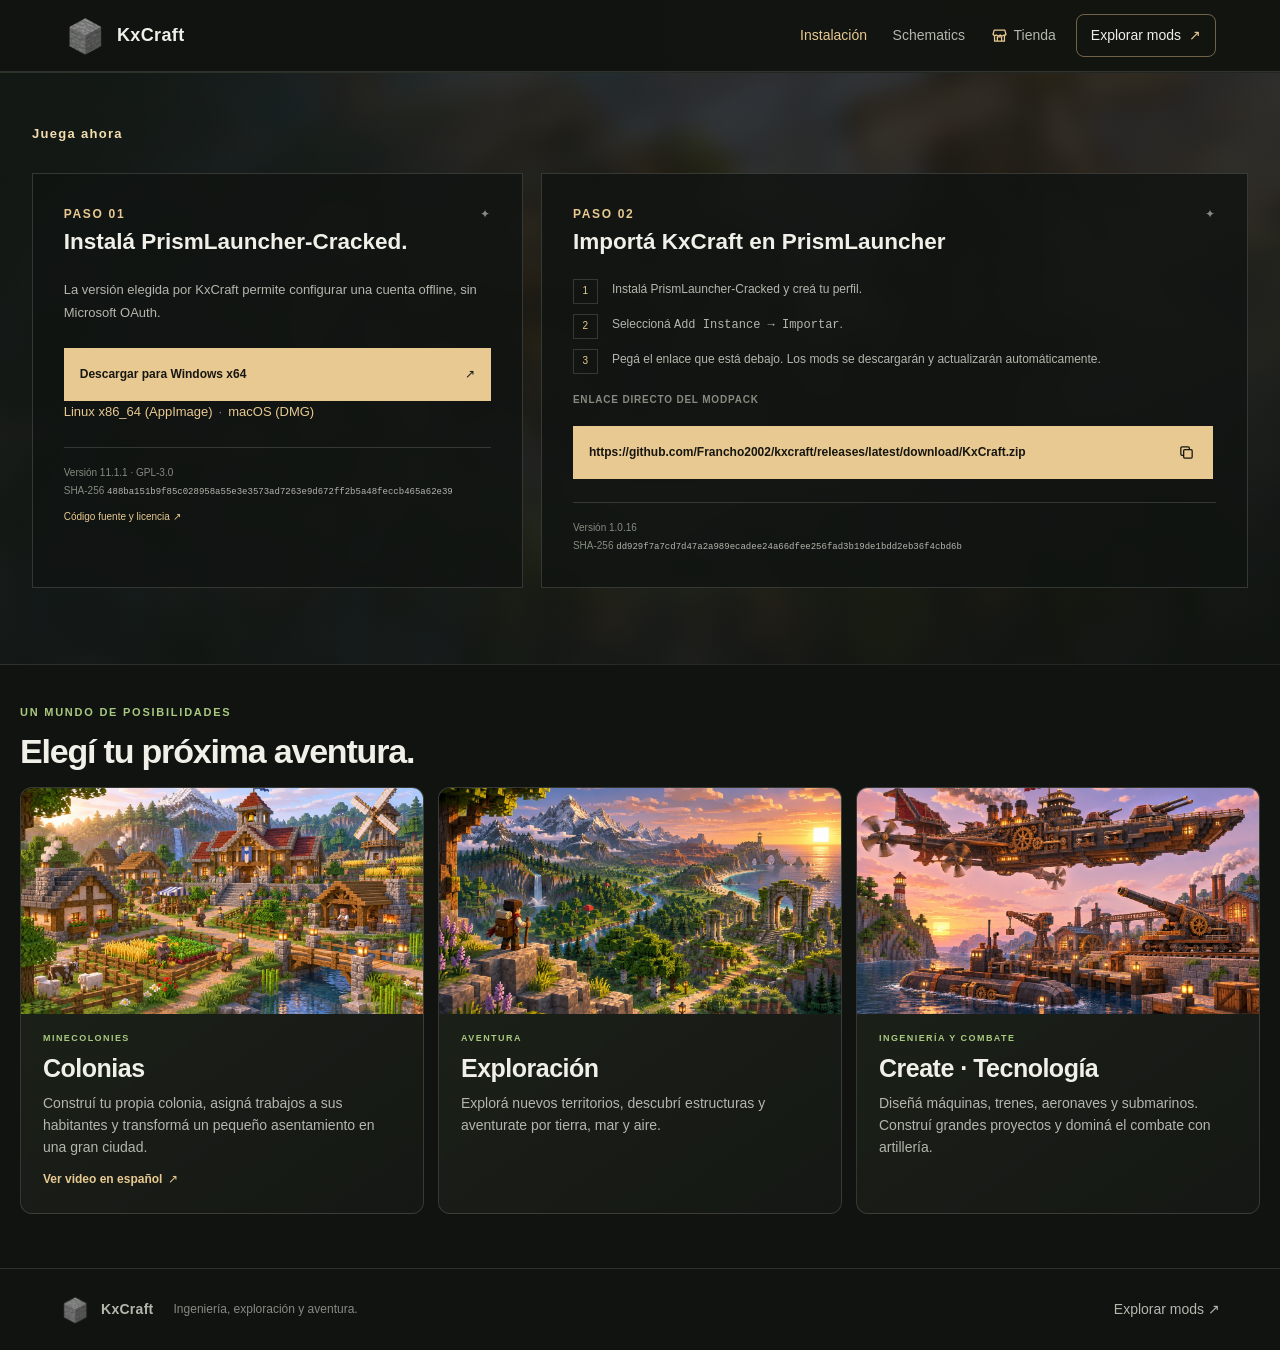
==== site/index.html @ a0275295 "Publish KxCraft 1.0.16 Packwiz sequence 8 and approved public site" ====
<!doctype html>
<html lang="es-AR">
<head>
  <meta charset="utf-8">
  <meta name="viewport" content="width=device-width, initial-scale=1">
  <meta name="theme-color" content="#111310">
  <meta name="description" content="Descargá PrismLauncher y prepará tu instancia de KxCraft.">
  <title>KxCraft — Juega ahora</title>
  <link rel="stylesheet" href="assets/site.css">
  <script src="assets/store-expiry.js" defer></script>
  <script src="assets/app.js" defer></script>
</head>
<body>
  <a class="skip-link" href="#main">Saltar al contenido</a>
  <header class="topbar">
    <a class="brand" href="#jugar" aria-label="KxCraft, inicio">
      <img class="brand-mark" src="assets/kxcraft-mark.png" alt="" aria-hidden="true" width="42" height="42">
      <span>KxCraft</span>
    </a>
    <nav aria-label="Navegación principal">
      <a href="index.html#jugar" aria-current="page">Instalación</a>
      <a href="schematics.html">Schematics</a>
      <a href="tienda.html" class="nav-store-link" data-shop-nav hidden><svg class="nav-store-icon" xmlns="http://www.w3.org/2000/svg" viewBox="0 0 24 24" fill="none" stroke="currentColor" stroke-width="1.8" stroke-linecap="round" stroke-linejoin="round" aria-hidden="true" focusable="false"><path d="M3 10l1.5-5.5h15L21 10"/><path d="M3 10c0 2 2.5 2.8 4.5 1.3 1.8 1.5 3.8 1.5 5.5 0 1.8 1.5 3.8 1.5 5.5 0C18.5 12.8 21 12 21 10"/><path d="M5 12v8h14v-8M9 20v-6h6v6"/></svg><span>Tienda</span></a>
    </nav>
    <a class="top-action" href="mods.html">Explorar mods <span aria-hidden="true">↗</span></a>
  </header>

  <main id="main">
    <section class="kx-play-section" id="jugar" aria-label="Cómo jugar en KxCraft">
      <div class="kx-play-backdrop" aria-hidden="true">
        <span class="kx-play-backdrop-image kx-play-backdrop-image--airship"></span>
        <span class="kx-play-backdrop-image kx-play-backdrop-image--workshop"></span>
        <span class="kx-play-backdrop-scrim"></span>
      </div>
      <div class="kx-container">
        <div class="kx-section-heading kx-section-heading--split">
          <h1 class="kx-section-kicker">Juega ahora</h1>
        </div>
        <div class="kx-play-panels">
          <article class="kx-play-panel kx-play-panel--launcher">
            <div class="kx-panel-top"><span>PASO 01</span><span aria-hidden="true">✦</span></div>
            <h2>Instalá PrismLauncher-Cracked.</h2>
            <p>La versión elegida por KxCraft permite configurar una cuenta offline, sin Microsoft OAuth.</p>
            <a class="kx-panel-button" href="https://github.com/Diegiwg/PrismLauncher-Cracked/releases/download/11.1.1/PrismLauncher-Windows-MinGW-w64-Setup-11.1.1.exe" rel="noopener noreferrer">Descargar para Windows x64 <span aria-hidden="true">↗</span></a>
            <p class="kx-launcher-alternatives" aria-label="Otras plataformas">
              <a href="https://github.com/Diegiwg/PrismLauncher-Cracked/releases/download/11.1.1/PrismLauncher-Linux-x86_64.AppImage" target="_blank" rel="noopener noreferrer">Linux x86_64 (AppImage)</a>
              <span aria-hidden="true">·</span>
              <a href="https://github.com/Diegiwg/PrismLauncher-Cracked/releases/download/11.1.1/PrismLauncher-macOS-11.1.1.dmg" target="_blank" rel="noopener noreferrer">macOS (DMG)</a>
            </p>
            <div class="kx-panel-foot">
              <p>Versión 11.1.1 · GPL-3.0</p>
              <p>SHA-256 <code>488ba151b9f85c028958a55e3e3573ad7263e9d672ff2b5a48feccb465a62e39</code></p>
              <a href="https://github.com/Diegiwg/PrismLauncher-Cracked/tree/11.1.1" target="_blank" rel="noopener noreferrer">Código fuente y licencia ↗</a>
            </div>
          </article>
          <article class="kx-play-panel kx-play-panel--pack">
            <div class="kx-panel-top"><span>PASO 02</span><span aria-hidden="true">✦</span></div>
            <h2>Importá KxCraft en PrismLauncher</h2>
            <ol class="kx-setup-list">
              <li><span>1</span><p>Instalá PrismLauncher-Cracked y creá tu perfil.</p></li>
              <li><span>2</span><p>Seleccioná <code>Add Instance → Importar</code>.</p></li>
              <li><span>3</span><p>Pegá el enlace que está debajo. Los mods se descargarán y actualizarán automáticamente.</p></li>
            </ol>
            <div class="kx-pack-downloads" aria-label="Enlace de importación de KxCraft">
              <p class="kx-import-label">Enlace directo del modpack</p>
              <div class="kx-import-link">
                <span id="kxcraft-import-url" class="kx-import-url">https://github.com/Francho2002/kxcraft/releases/latest/download/KxCraft.zip</span>
                <button class="kx-import-copy-button" id="kxcraft-copy-button" type="button" aria-label="Copiar enlace del modpack" aria-describedby="kxcraft-copy-status" title="Copiar enlace"><svg viewBox="0 0 24 24" fill="none" xmlns="http://www.w3.org/2000/svg" aria-hidden="true" focusable="false"><rect x="8" y="8" width="12" height="12" rx="1.5" stroke="currentColor" stroke-width="1.8"/><path d="M16 8V5.75A1.75 1.75 0 0 0 14.25 4h-8.5A1.75 1.75 0 0 0 4 5.75v8.5A1.75 1.75 0 0 0 5.75 16H8" stroke="currentColor" stroke-width="1.8"/></svg></button>
                
              </div>
              <p class="kx-copy-status" id="kxcraft-copy-status" role="status" aria-live="polite" hidden></p>
            </div>
            <div class="kx-panel-foot">
              <p>Versión <span data-kx-package-version>1.0.16</span></p>
              <p>SHA-256 <code data-kx-package-sha256>dd929f7a7cd7d47a2a989ecadee24a66dfee256fad3b19de1bdd2eb36f4cbd6b</code></p>
            </div>
          </article>
        </div>
      </div>
    </section>

    <section class="experience-section" aria-labelledby="experience-title">
      <div class="section-heading experience-heading">
        <div>
          <p class="eyebrow">UN MUNDO DE POSIBILIDADES</p>
          <h2 id="experience-title">Elegí tu próxima aventura.</h2>
        </div>
      </div>
      <div class="experience-grid">
        <a class="experience-card experience-card--video" href="https://www.youtube.com/watch?v=wyJ1HbyBHro" target="_blank" rel="noopener noreferrer" aria-label="Colonias: mirá el video de MineColonies en español (abre YouTube)">
          <img src="assets/kxcraft-colonias.jpg" alt="Aldea de MineColonies con casas, cultivos y caminos junto a un río" loading="lazy" decoding="async">
          <div class="experience-card-copy">
            <p class="eyebrow">MINECOLONIES</p>
            <h3>Colonias</h3>
            <p>Construí tu propia colonia, asigná trabajos a sus habitantes y transformá un pequeño asentamiento en una gran ciudad.</p>
            <span class="experience-card-action">Ver video en español <span aria-hidden="true">↗</span></span>
          </div>
        </a>
        <article class="experience-card">
          <img src="assets/kxcraft-exploracion.jpg" alt="Explorador mirando un paisaje de montañas, valles y ríos" loading="lazy" decoding="async">
          <div class="experience-card-copy">
            <p class="eyebrow">AVENTURA</p>
            <h3>Exploración</h3>
            <p>Explorá nuevos territorios, descubrí estructuras y aventurate por tierra, mar y aire.</p>
          </div>
        </article>
        <article class="experience-card">
          <img src="assets/kxcraft-create-guerra.jpg" alt="Aeronave, trenes, submarino y artillería del universo Create" loading="lazy" decoding="async">
          <div class="experience-card-copy">
            <p class="eyebrow">INGENIERÍA Y COMBATE</p>
            <h3>Create · Tecnología</h3>
            <p>Diseñá máquinas, trenes, aeronaves y submarinos. Construí grandes proyectos y dominá el combate con artillería.</p>
          </div>
        </article>
      </div>
    </section>
  </main>

  <footer class="footer">
    <a class="brand brand-small" href="#jugar"><img class="brand-mark" src="assets/kxcraft-mark.png" alt="" aria-hidden="true" width="42" height="42"><span>KxCraft</span></a>
    <p>Ingeniería, exploración y aventura.</p>
    <a href="mods.html">Explorar mods ↗</a>
  </footer>
</body>
</html>
---- site/assets/site.css ----
:root {
  color-scheme: dark;
  --bg: #111310;
  --panel: #191d17;
  --panel-2: #20251d;
  --line: rgba(230, 229, 211, .15);
  --line-strong: rgba(232, 201, 145, .44);
  --text: #f0f0e9;
  --muted: #b4b6ad;
  --soft: #858b80;
  --gold: #e8c991;
  --green: #a8c980;
  font-family: "Segoe UI Variable", "Segoe UI", Arial, sans-serif;
  font-synthesis: none;
  text-rendering: optimizeLegibility;
}

*,
*::before,
*::after { box-sizing: border-box; }

html {
  overflow-x: clip;
  scroll-behavior: smooth;
  scroll-padding-top: 88px;
  scrollbar-width: thin;
  scrollbar-color: rgba(232, 201, 145, .52) rgba(32, 37, 29, .72);
}

html::-webkit-scrollbar { width: 9px; }
html::-webkit-scrollbar-track {
  background: #171a14;
  border-left: 1px solid rgba(230, 229, 211, .06);
}
html::-webkit-scrollbar-thumb {
  background: rgba(232, 201, 145, .42);
  border: 2px solid #171a14;
  border-radius: 999px;
}
html::-webkit-scrollbar-thumb:hover { background: rgba(232, 201, 145, .72); }

body {
  margin: 0;
  overflow-x: clip;
  min-width: 320px;
  color: var(--text);
  background:
    radial-gradient(ellipse at 90% 2%, rgba(88, 113, 70, .12), transparent 34rem),
    linear-gradient(180deg, #151812, var(--bg) 35rem);
  font-size: 16px;
  line-height: 1.55;
}

a { color: inherit; }
button, input { font: inherit; }
button { color: inherit; }
img { display: block; max-width: 100%; }
[hidden] { display: none !important; }

.skip-link {
  position: fixed;
  z-index: 50;
  inset: 12px auto auto 12px;
  transform: translateY(-160%);
  padding: 10px 14px;
  color: #10120e;
  background: var(--gold);
  border-radius: 6px;
  font-weight: 700;
}
.skip-link:focus { transform: translateY(0); }

.topbar {
  min-height: 72px;
  padding: 0 clamp(18px, 5vw, 76px);
  display: flex;
  align-items: center;
  gap: 32px;
  border-bottom: 1px solid var(--line);
  background: rgba(17, 19, 16, .9);
}
.brand {
  display: inline-flex;
  align-items: center;
  gap: 11px;
  text-decoration: none;
  font-size: 18px;
  font-weight: 800;
  letter-spacing: .02em;
}
.brand-mark {
  display: block;
  width: 42px;
  height: 42px;
  flex: none;
  object-fit: contain;
}
.topbar nav { display: flex; align-items: center; gap: clamp(18px, 2vw, 28px); margin-left: auto; }
.topbar nav a { display: inline-flex; align-items: center; padding: 10px 0; border-radius: 3px; transition: color .18s ease; }
.topbar nav a, .top-action, .footer a {
  color: var(--muted);
  font-size: 14px;
  text-decoration: none;
}
.topbar nav a:hover, .topbar nav a:focus-visible, .footer a:hover { color: #f4ddb1; }
.top-action {
  position: relative;
  margin-left: -12px;
  padding: 10px 14px;
  color: var(--text);
  border: 1px solid var(--line-strong);
  border-radius: 8px;
  transition: color .18s ease, border-color .18s ease, background-color .18s ease;
}
.top-action:hover, .top-action:focus-visible { color: var(--text); border-color: var(--gold); background: rgba(231, 197, 141, .07); }
.top-action span { color: var(--gold); margin-left: 4px; }

main { width: min(1160px, calc(100% - 40px)); margin: 0 auto; }
.intro {
  min-height: 190px;
  padding: 28px 0;
  display: flex;
  align-items: end;
  justify-content: space-between;
  gap: 28px;
  border-bottom: 1px solid var(--line);
}
.eyebrow {
  margin: 0 0 12px;
  color: var(--green);
  font-size: 11px;
  line-height: 1.4;
  font-weight: 800;
  letter-spacing: .16em;
}
.status-dot {
  display: inline-block;
  width: 7px;
  height: 7px;
  margin: 0 7px 1px 0;
  background: var(--green);
  border-radius: 50%;
  box-shadow: 0 0 10px rgba(168, 201, 128, .45);
}
h1, h2, h3, p { margin-top: 0; }
h1 {
  margin-bottom: 12px;
  font-size: clamp(36px, 4.2vw, 52px);
  line-height: .98;
  letter-spacing: -.055em;
}
h1 span { color: var(--gold); }
.intro-lead { max-width: 560px; margin-bottom: 0; color: var(--muted); font-size: 17px; }
.button {
  min-height: 42px;
  display: inline-flex;
  align-items: center;
  justify-content: center;
  gap: 10px;
  padding: 10px 15px;
  border: 1px solid transparent;
  border-radius: 6px;
  text-decoration: none;
  font-size: 13px;
  line-height: 1.3;
  font-weight: 700;
  transition: border-color .15s ease, background .15s ease, transform .15s ease;
}
.button:hover:not(:disabled) { transform: translateY(-1px); }
.button-primary { color: #151810; background: var(--gold); }
.button-primary:hover { background: #f1d8aa; }
.button-secondary { color: var(--text); background: var(--panel-2); border-color: var(--line-strong); }
.button-secondary:hover { background: #2b3227; }
.button-disabled { color: #aaa99e; background: #272a25; border-color: var(--line); cursor: not-allowed; }
.button:focus-visible, a:focus-visible, input:focus-visible, .category-filter:focus-visible, .mod-card:focus-visible {
  outline: 2px solid var(--gold);
  outline-offset: 3px;
}

.mods-section { padding-top: 37px; }

.section-heading {
  display: flex;
  align-items: end;
  justify-content: space-between;
  gap: 24px;
  margin-bottom: 22px;
}
.section-heading h2 { margin: 0; font-size: clamp(27px, 3vw, 37px); line-height: 1.1; letter-spacing: -.035em; }
.section-heading h1.market-title { margin: 0; font-size: clamp(27px, 3vw, 37px); line-height: 1.1; letter-spacing: -.035em; }
.section-note { max-width: 420px; margin: 0; color: var(--muted); font-size: 13px; }
.steps { display: grid; grid-template-columns: repeat(3, minmax(0, 1fr)); gap: 12px; }
.step-card {
  min-height: 202px;
  padding: 19px;
  border: 1px solid var(--line);
  border-radius: 9px;
  background: linear-gradient(145deg, rgba(35, 42, 31, .9), rgba(22, 25, 21, .94));
}
.step-card h3 { margin: 17px 0 8px; font-size: 17px; }
.step-card p { min-height: 48px; margin-bottom: 15px; color: var(--muted); font-size: 13px; }
.step-card .button { width: 100%; }
.step-number { color: var(--gold); font-size: 12px; font-weight: 800; letter-spacing: .14em; }
.step-card-muted { background: rgba(25, 29, 23, .58); border-style: dashed; }
.step-footnote { display: block; color: var(--soft); font-size: 12px; text-align: center; }

.kx-section-heading > .kx-section-kicker {
  margin: 0;
  font-size: 13px;
  letter-spacing: .1em;
  text-transform: none;
}

.experience-section {
  width: min(1280px, calc(100vw - 40px));
  margin: 0 auto;
  position: relative;
  left: 50%;
  transform: translateX(-50%);
  padding: 40px 0 54px;
}
.experience-heading { margin-bottom: 16px; }
.experience-heading h2 { margin: 0; font-size: clamp(25px, 3vw, 34px); line-height: 1.15; letter-spacing: -.035em; }
.experience-grid { display: grid; grid-template-columns: repeat(3, minmax(0, 1fr)); gap: 14px; }
.experience-card { min-width: 0; overflow: hidden; background: linear-gradient(145deg, rgba(35, 42, 31, .72), rgba(22, 25, 21, .86)); border: 1px solid var(--line); border-radius: 12px; transition: transform .18s ease, border-color .18s ease, background .18s ease; }
.experience-card:hover { transform: translateY(-2px); border-color: var(--line-strong); background: linear-gradient(145deg, rgba(39, 47, 34, .82), rgba(24, 28, 23, .94)); }
.experience-card--video { display: block; color: inherit; text-decoration: none; }
.experience-card--video:focus-visible { outline: 2px solid var(--gold); outline-offset: 3px; }
.experience-card img { display: block; width: 100%; margin: 0; aspect-ratio: 16 / 9; object-fit: cover; border: 0; border-radius: 0; }
.experience-card:nth-child(1) img { object-position: 54% 48%; }
.experience-card:nth-child(2) img { object-position: 53% 48%; }
.experience-card:nth-child(3) img { object-position: 50% 50%; }
.experience-card-copy { padding: 18px 22px 22px; }
.experience-card-copy .eyebrow { margin-bottom: 8px; font-size: 9px; }
.experience-card-copy h3 { margin: 0 0 9px; font-size: clamp(20px, 2vw, 25px); line-height: 1.25; letter-spacing: -.02em; }
.experience-card-copy > p:not(.eyebrow) { margin: 0; color: var(--muted); font-size: 14px; line-height: 1.55; }
.experience-card-action { display: inline-flex; align-items: center; gap: 6px; margin-top: 12px; color: var(--gold); font-size: 12px; font-weight: 700; }


.mods-section { padding-bottom: 64px; }
.mods-page .mods-section { padding-top: 31px; }
.market-page-section { padding: 37px 0 64px; }
.market-note { margin: -5px 0 18px; color: var(--muted); font-size: 13px; line-height: 1.5; }
.schematic-tutorial {
  display: grid;
  grid-template-columns: minmax(0, 1fr) auto;
  align-items: center;
  gap: 18px;
  margin: 0 0 18px;
  padding: 14px 16px;
  color: var(--text);
  background: rgba(232, 201, 145, .045);
  border: 1px solid var(--line);
  border-radius: 8px;
}
.schematic-tutorial h2 { margin: 0 0 5px; font-size: 14px; line-height: 1.35; }
.schematic-tutorial p { margin: 0; color: var(--muted); font-size: 12px; line-height: 1.5; }
.schematic-tutorial .schematic-tutorial-note { margin-top: 4px; color: var(--soft); font-size: 11px; }
.schematic-tutorial-link {
  display: inline-flex;
  align-items: center;
  justify-content: center;
  gap: 7px;
  min-height: 36px;
  padding: 7px 11px;
  color: var(--gold);
  border: 1px solid rgba(232, 201, 145, .32);
  border-radius: 6px;
  font-size: 12px;
  font-weight: 700;
  text-decoration: none;
  white-space: nowrap;
}
.schematic-tutorial-link:hover { background: rgba(232, 201, 145, .07); border-color: rgba(232, 201, 145, .55); }
.schematic-tools { display: grid; gap: 15px; margin-bottom: 22px; }
.schematic-search { margin: 0; }
.schematic-category-control { display: grid; gap: 9px; padding: 13px 14px; background: linear-gradient(120deg, rgba(232, 201, 145, .055), rgba(255, 255, 255, .018)); border: 1px solid var(--line); border-radius: 9px; }
.schematic-category-heading { display: flex; align-items: baseline; justify-content: space-between; gap: 12px; }
.schematics-heading-actions { display: flex; align-items: center; gap: 11px; }
.schematics-heading-actions .section-note { margin: 0; }
.store-price-mode-toggle { min-height: 36px; padding: 7px 11px; color: var(--gold); background: rgba(232, 201, 145, .07); border: 1px solid rgba(232, 201, 145, .36); border-radius: 6px; cursor: pointer; font: inherit; font-size: 11px; font-weight: 700; white-space: nowrap; transition: background .16s ease, border-color .16s ease; }
.store-price-mode-toggle:hover, .store-price-mode-toggle[aria-pressed="true"] { background: rgba(232, 201, 145, .15); border-color: var(--gold); }
.store-price-mode-toggle:focus-visible { outline: 2px solid var(--gold); outline-offset: 2px; }
.schematic-category-control .filter-label { color: var(--text); font-size: 12px; font-weight: 700; letter-spacing: .035em; }
.schematic-category-hint { color: var(--soft); font-size: 11px; }
.schematic-category-filters { display: flex; flex-wrap: wrap; gap: 7px; }
.schematic-aircraft-classifier { display: grid; gap: 8px; margin-top: 3px; padding-top: 11px; border-top: 1px solid rgba(157, 200, 232, .2); }
.schematic-aircraft-classifier[hidden] { display: none; }
.schematic-aircraft-classifier .filter-label { margin: 0; color: #c6dced; font-size: 11px; letter-spacing: .025em; }
.schematic-aircraft-filters { gap: 6px; }
.schematic-category-filter.schematic-subcategory-filter { min-height: 29px; padding: 4px 8px; color: #c2d4e4; border-color: rgba(157, 200, 232, .22); font-size: 10px; }
.schematic-category-filter.schematic-subcategory-filter[aria-pressed="true"] { color: #111820; background: #9dc8e8; border-color: #9dc8e8; }
.schematic-category-filter.schematic-subcategory-filter[aria-pressed="true"] .schematic-category-filter-count { color: #111820; background: rgba(17, 24, 32, .12); }
.schematic-category-filter { display: inline-flex; min-height: 32px; align-items: center; gap: 8px; padding: 5px 9px; color: var(--muted); background: rgba(10, 12, 10, .42); border: 1px solid var(--line); border-radius: 6px; cursor: pointer; font-size: 11px; line-height: 1.2; transition: color .16s ease, background .16s ease, border-color .16s ease, transform .16s ease; }
.schematic-category-filter:hover { color: var(--text); border-color: var(--line-strong); transform: translateY(-1px); }
.schematic-category-filter:focus-visible, .schematic-search:focus-within { outline: 2px solid var(--gold); outline-offset: 2px; }
.schematic-category-filter-count { min-width: 19px; padding: 2px 5px; color: var(--soft); background: rgba(255,255,255,.055); border-radius: 999px; font-size: 10px; text-align: center; }
.schematic-category-filter[aria-pressed="true"] { color: #171811; background: var(--gold); border-color: var(--gold); font-weight: 700; }
.schematic-category-filter[aria-pressed="true"] .schematic-category-filter-count { color: #27251d; background: rgba(17,19,16,.12); }
.schematic-category-filter[data-category-key="aeronaves"] { --category-accent: #9dc8e8; }
.schematic-category-filter[data-category-key="defensa"] { --category-accent: #e6a18c; }
.schematic-category-filter[data-category-key="infraestructura"] { --category-accent: #c3addf; }
.schematic-category-filter[data-category-key="energia"] { --category-accent: #efd17e; }
.schematic-category-filter[data-category-key="granjas"] { --category-accent: #a8d28d; }
.schematic-category-filter[data-category-key="industria"] { --category-accent: #e8bd86; }
.schematic-category-filter[data-category-key="nautica"] { --category-accent: #83c7bd; }
.schematic-category-filter[data-category-key="espacio"] { --category-accent: #b7a7ed; }
.schematic-category-filter[data-category-key="alquimia"] { --category-accent: #d99fd4; }
.schematic-category-filter[data-category-key="robotica"] { --category-accent: #e6a677; }
.schematic-category-filter[data-category-key="trenes"] { --category-accent: #aab9d1; }
.schematic-category-filter[data-category-key="terrestres"] { --category-accent: #c8bb8d; }
.schematic-category-filter[data-category-key="destacados"] { --category-accent: #e8c991; }
.schematic-category-filter:not([aria-pressed="true"]) { border-color: color-mix(in srgb, var(--category-accent) 31%, var(--line)); }
.schematic-category-filter:not([aria-pressed="true"]) .schematic-category-filter-count { color: var(--category-accent); }
.schematic-grid { display: grid; grid-template-columns: repeat(3, minmax(0, 1fr)); gap: 16px; align-items: stretch; }
.schematic-card { display: flex; min-width: 0; flex-direction: column; overflow: hidden; background: linear-gradient(145deg, rgba(35, 42, 31, .9), rgba(22, 25, 21, .94)); border: 1px solid var(--line); border-top: 2px solid var(--category-accent, var(--line-strong)); border-radius: 10px; }
.schematic-card[data-category-key="aeronaves"] { --category-accent: #9dc8e8; }
.schematic-card[data-category-key="defensa"] { --category-accent: #e6a18c; }
.schematic-card[data-category-key="infraestructura"] { --category-accent: #c3addf; }
.schematic-card[data-category-key="energia"] { --category-accent: #efd17e; }
.schematic-card[data-category-key="granjas"] { --category-accent: #a8d28d; }
.schematic-card[data-category-key="industria"] { --category-accent: #e8bd86; }
.schematic-card[data-category-key="nautica"] { --category-accent: #83c7bd; }
.schematic-card[data-category-key="espacio"] { --category-accent: #b7a7ed; }
.schematic-card[data-category-key="alquimia"] { --category-accent: #d99fd4; }
.schematic-card[data-category-key="robotica"] { --category-accent: #e6a677; }
.schematic-card[data-category-key="trenes"] { --category-accent: #aab9d1; }
.schematic-card[data-category-key="terrestres"] { --category-accent: #c8bb8d; }
.schematic-media { position: relative; aspect-ratio: 16 / 10; display: grid; place-items: center; overflow: hidden; background: #20251d; border-bottom: 1px solid var(--line); }
.schematic-image-link { display: block; width: 100%; height: 100%; overflow: hidden; }
.schematic-image-link:focus-visible { outline: 2px solid var(--gold); outline-offset: -4px; }
.schematic-media img { width: 100%; height: 100%; object-fit: cover; transition: transform .2s ease; }
.schematic-card:hover .schematic-media img { transform: scale(1.025); }
.schematic-image-fallback { display: flex; width: 100%; height: 100%; align-items: center; justify-content: center; padding: 18px; color: var(--category-accent, var(--gold)); background: radial-gradient(ellipse at 50% 42%, color-mix(in srgb, var(--category-accent, var(--gold)) 13%, transparent), transparent 68%), linear-gradient(145deg, rgba(255,255,255,.025), transparent 55%); font-size: 12px; text-align: center; text-decoration: underline; text-underline-offset: 3px; }
.schematic-body { flex: 1; padding: 15px 16px 12px; }
.schematic-badges { display: flex; flex-wrap: wrap; align-items: center; gap: 7px; margin-bottom: 9px; }
.schematic-category { display: inline-flex; padding: 4px 8px; color: var(--category-accent, var(--gold)); background: color-mix(in srgb, var(--category-accent, var(--gold)) 9%, transparent); border: 1px solid color-mix(in srgb, var(--category-accent, var(--gold)) 27%, transparent); border-radius: 999px; font-size: 10px; font-weight: 700; letter-spacing: .035em; }
.schematic-subcategory-badge { display: inline-flex; padding: 4px 8px; color: #c6dced; background: rgba(157, 200, 232, .075); border: 1px solid rgba(157, 200, 232, .22); border-radius: 999px; font-size: 9px; font-weight: 700; letter-spacing: .015em; }
.schematic-image-price { position: absolute; z-index: 2; top: 9px; right: 9px; display: inline-flex; max-width: calc(100% - 18px); align-items: baseline; gap: 5px; padding: 6px 9px; color: #f5e7ca; background: rgba(13, 16, 14, .88); border: 1px solid rgba(232, 201, 145, .62); border-radius: 6px; box-shadow: 0 3px 12px rgba(0, 0, 0, .3); font-size: 10px; line-height: 1.2; backdrop-filter: blur(6px); pointer-events: none; }
.schematic-image-price[hidden] { display: none; }
.schematic-image-price-label { color: #d2c3a7; }
.schematic-image-price strong { color: var(--gold); font-size: 11px; font-weight: 800; overflow-wrap: anywhere; }
.schematic-protection-badge { display: inline-flex; max-width: 100%; align-items: center; gap: 4px; padding: 3px 7px; color: #c9e3b5; background: rgba(138, 181, 95, .095); border: 1px solid rgba(138, 181, 95, .29); border-radius: 999px; font-size: 9px; font-weight: 700; line-height: 1.15; white-space: nowrap; }
.schematic-protection-badge::before { content: "✓"; color: #a8d28d; font-size: 10px; }
.schematic-card--featured { border-top-color: var(--gold); }
.schematic-title { margin: 0 0 9px; font-size: 17px; line-height: 1.25; overflow-wrap: anywhere; }
.schematic-description { margin: 0 0 13px; color: var(--muted); font-size: 13px; line-height: 1.45; }
.schematic-requirements { margin: 10px 0; color: var(--muted); font-size: 12px; }
.schematic-requirements summary { width: fit-content; color: var(--text); cursor: pointer; text-underline-offset: 3px; }
.schematic-mod-list, .schematic-missing-list { margin: 8px 0 0; padding-left: 18px; line-height: 1.45; }
.schematic-mod-list li, .schematic-missing-list li { margin: 0 0 3px; overflow-wrap: anywhere; }
.schematic-fit { margin: 10px 0 0; padding: 8px 10px; border-radius: 6px; font-size: 11px; line-height: 1.4; }
.schematic-fit--ok { color: #b9d69b; background: rgba(138, 181, 95, .08); }
.schematic-fit--unknown { color: var(--muted); background: rgba(255, 255, 255, .035); }
.schematic-fit--missing { color: #f0c3a6; background: rgba(180, 92, 58, .1); border: 1px solid rgba(180, 92, 58, .22); }
.schematic-survival-badges { display: flex; flex-wrap: wrap; gap: 7px; margin: -2px 0 10px; }
.schematic-survival-warning { display: inline-flex; min-width: 0; align-items: center; gap: 7px; padding: 6px 9px; color: #f0d17b; background: rgba(191, 145, 48, .13); border: 1px solid rgba(225, 181, 79, .38); border-radius: 5px; font-size: 10px; font-weight: 700; line-height: 1.35; overflow-wrap: anywhere; }
.schematic-survival-warning-icon { flex: 0 0 auto; font-size: 13px; line-height: 1; }
.schematic-survival-details { margin: 0 0 10px; padding: 7px 9px; color: #d4c99f; background: rgba(191, 145, 48, .07); border: 1px solid rgba(225, 181, 79, .2); border-radius: 5px; font-size: 10px; line-height: 1.45; }
.schematic-survival-details summary { color: #e8c96f; cursor: pointer; font-weight: 700; }
.schematic-survival-details summary:focus-visible { outline: 2px solid #e8c96f; outline-offset: 3px; }
.schematic-survival-details-list { display: grid; gap: 4px; margin: 7px 0 0; padding-left: 17px; }
.schematic-survival-details-list li { overflow-wrap: anywhere; }
.schematic-actions { display: flex; flex-direction: column; gap: 11px; padding: 0 16px 16px; }
.schematic-free-plan { margin: 0; padding: 11px 12px; color: var(--muted); background: rgba(17, 19, 16, .38); border: 1px solid var(--line); border-radius: 6px; font-size: 11px; line-height: 1.45; text-align: center; }
.store-price-editor { display: flex; align-items: center; justify-content: space-between; gap: 16px; margin: 0 0 18px; padding: 14px 16px; background: rgba(232, 201, 145, .08); border: 1px solid rgba(232, 201, 145, .35); border-radius: 8px; }
.store-price-editor-copy { display: grid; gap: 4px; }
.store-price-editor-copy strong { color: var(--gold); font-size: 13px; }
.store-price-editor-status { color: var(--muted); font-size: 11px; }
.store-price-editor-actions { display: flex; flex-wrap: wrap; gap: 8px; }
.store-price-editor-button { padding: 8px 11px; color: #171811; background: var(--gold); border: 1px solid var(--gold); border-radius: 5px; cursor: pointer; font: inherit; font-size: 11px; font-weight: 700; }
.store-price-editor-button--quiet { color: var(--text); background: transparent; }
.store-price-editor-button:focus-visible, .schematic-price-editor-input:focus-visible { outline: 2px solid var(--gold); outline-offset: 2px; }
.schematic-price-editor-label { display: flex; align-items: center; justify-content: space-between; gap: 10px; padding: 8px 10px; color: var(--gold); background: rgba(232, 201, 145, .055); border: 1px solid rgba(232, 201, 145, .2); border-radius: 6px; font-size: 11px; font-weight: 700; }
.schematic-price-editor-input { width: min(19ch, 55%); min-width: 8ch; max-width: 100%; padding: 6px 8px; color: var(--text); background: rgba(10, 12, 10, .72); border: 1px solid rgba(232, 201, 145, .5); border-radius: 4px; font: inherit; font-weight: 700; text-align: right; }
.mods-heading { margin-bottom: 17px; }
.mods-heading h2 { font-size: clamp(29px, 3.4vw, 42px); }
#results-count { min-height: 1.5em; text-align: right; }
.catalog-tools { margin-bottom: 18px; }
.search-box {
  max-width: 580px;
  height: 46px;
  display: flex;
  align-items: center;
  gap: 10px;
  padding: 0 12px;
  background: #191d17;
  border: 1px solid var(--line);
  border-radius: 7px;
}
.search-icon { color: var(--gold); font-size: 24px; line-height: 1; }
.search-box input { width: 100%; min-width: 0; color: var(--text); background: transparent; border: 0; outline: 0; }
.search-box input::placeholder { color: var(--soft); }
.search-box.schematic-search {
  width: 100%;
  max-width: none;
  height: 56px;
  gap: 14px;
  padding: 0 18px;
  background: linear-gradient(110deg, rgba(232, 201, 145, .075), #191d17 42%);
  border-radius: 10px;
}
.schematic-search .search-icon { width: 22px; height: 22px; flex: none; }
.schematic-search input { flex: 1; width: 100%; min-width: 0; font-size: 16px; }
kbd {
  padding: 2px 6px;
  color: var(--soft);
  background: #262a23;
  border: 1px solid var(--line);
  border-radius: 4px;
  font-size: 11px;
}
.category-wrap { margin-top: 16px; }
.filter-label { display: block; margin-bottom: 8px; color: var(--soft); font-size: 11px; font-weight: 700; letter-spacing: .1em; text-transform: uppercase; }
.category-filters { display: flex; flex-wrap: wrap; gap: 7px; }
.category-filter {
  min-height: 34px;
  padding: 6px 11px;
  color: var(--muted);
  background: transparent;
  border: 1px solid var(--line);
  border-radius: 5px;
  cursor: pointer;
  font-size: 12px;
}
.category-filter:hover { color: var(--text); border-color: var(--line-strong); }
.category-filter[aria-pressed="true"] { color: #14170f; background: var(--green); border-color: var(--green); font-weight: 700; }

.mod-grid { display: grid; grid-template-columns: repeat(4, minmax(0, 1fr)); gap: 13px; }
.mod-card {
  min-width: 0;
  min-height: 184px;
  padding: 16px;
  display: flex;
  flex-direction: column;
  align-items: stretch;
  text-align: left;
  color: var(--text);
  background: var(--panel);
  border: 1px solid var(--line);
  border-radius: 8px;
  cursor: pointer;
  transition: transform .15s ease, border-color .15s ease, background .15s ease;
}
.mod-card:hover { transform: translateY(-2px); background: #20251d; border-color: var(--line-strong); }
.card-top { display: flex; align-items: flex-start; gap: 11px; margin-bottom: 12px; }
.mod-icon, .icon-fallback {
  width: 42px;
  height: 42px;
  flex: 0 0 42px;
  object-fit: cover;
  border-radius: 8px;
  background: #30382b;
  border: 1px solid rgba(232, 201, 145, .22);
}
.icon-fallback { display: grid; place-items: center; color: var(--gold); font-weight: 800; font-size: 13px; }
.card-title-wrap { display: flex; flex: 1 1 auto; min-width: 0; flex-direction: column; align-items: flex-start; gap: 4px; }
.mod-name {
  display: block;
  max-width: 100%;
  margin: 0;
  font-size: 15px;
  font-weight: 750;
  line-height: 1.25;
  overflow-wrap: anywhere;
  hyphens: auto;
}
.mod-category {
  display: block;
  max-width: 100%;
  margin: 0;
  color: var(--green);
  font-size: 10px;
  line-height: 1.35;
  overflow-wrap: anywhere;
}
.mod-description { flex: 1 0 auto; margin: 0; color: var(--muted); font-size: 12px; line-height: 1.5; }
.card-open { display: block; margin-top: auto; padding-top: 12px; color: var(--soft); font-size: 11px; }
.mod-card > .video-tag { width: fit-content; margin: -4px 0 9px 53px; padding: 3px 7px; color: #c5dca0; background: rgba(168, 201, 128, .08); border: 1px solid rgba(168, 201, 128, .23); border-radius: 999px; font-size: 9px; font-weight: 700; letter-spacing: .035em; }
.empty-state { padding: 24px; color: var(--muted); text-align: center; border: 1px dashed var(--line); border-radius: 8px; }
.sr-only { position: absolute; width: 1px; height: 1px; padding: 0; margin: -1px; overflow: hidden; clip: rect(0,0,0,0); white-space: nowrap; border: 0; }

.footer {
  min-height: 82px;
  padding: 18px max(20px, calc((100% - 1160px) / 2));
  display: flex;
  align-items: center;
  gap: 20px;
  border-top: 1px solid var(--line);
}
.footer p { margin: 0; color: var(--soft); font-size: 12px; }
.footer > a:last-child { margin-left: auto; }
.back-to-top {
  position: fixed;
  z-index: 60;
  right: clamp(14px, 2vw, 28px);
  bottom: clamp(14px, 2vw, 28px);
  width: 42px;
  height: 42px;
  display: grid;
  place-items: center;
  padding: 0;
  color: var(--gold);
  background: rgba(25, 29, 23, .9);
  border: 1px solid rgba(232, 201, 145, .38);
  border-radius: 999px;
  box-shadow: 0 8px 24px rgba(0, 0, 0, .3);
  backdrop-filter: blur(10px);
  font-size: 21px;
  line-height: 1;
  opacity: 0;
  transform: translateY(7px);
  pointer-events: none;
  transition: opacity .18s ease, transform .18s ease, background .18s ease, border-color .18s ease;
  cursor: pointer;
}
.back-to-top:not([hidden]) { opacity: 1; transform: translateY(0); pointer-events: auto; }
.back-to-top:hover { background: #252a20; border-color: rgba(232, 201, 145, .72); }
.back-to-top:focus-visible { outline: 2px solid var(--gold); outline-offset: 3px; }
.brand-small { font-size: 14px; }
.brand-small .brand-mark { width: 30px; height: 30px; }

.mod-dialog {
  width: min(620px, calc(100% - 28px));
  padding: 26px;
  color: var(--text);
  background: #191d17;
  border: 1px solid var(--line-strong);
  border-radius: 12px;
  box-shadow: 0 24px 90px rgba(0, 0, 0, .6);
}
.mod-dialog::backdrop { background: rgba(6, 8, 6, .78); backdrop-filter: blur(3px); }
.mod-dialog form { position: absolute; top: 12px; right: 12px; }
.dialog-close {
  width: 34px;
  height: 34px;
  color: var(--text);
  background: #2a3026;
  border: 1px solid var(--line);
  border-radius: 50%;
  cursor: pointer;
  font-size: 22px;
  line-height: 1;
}
.dialog-content { display: grid; grid-template-columns: minmax(100px, 180px) 1fr; align-items: start; gap: 20px; padding-top: 14px; }
.dialog-media img, .dialog-media .icon-fallback { width: 100px; height: 100px; border-radius: 12px; }
.dialog-media .mod-detail-image { width: 100%; height: auto; aspect-ratio: 16 / 10; object-fit: cover; border: 1px solid var(--line); }
.dialog-content h2 { margin: 0 36px 10px 0; font-size: 25px; line-height: 1.15; }
.dialog-content p:last-child { margin-bottom: 0; color: var(--muted); font-size: 14px; }
.dialog-video { margin-top: 20px; padding-top: 17px; border-top: 1px solid var(--line); }
.dialog-video h3 { margin: 0 0 10px; font-size: 15px; }
.dialog-video-frame { display: block; width: 100%; aspect-ratio: 16 / 9; border: 1px solid var(--line); border-radius: 7px; background: #090b09; }
.dialog-video-meta { margin: 8px 0 0; color: var(--muted); font-size: 12px; }
.dialog-video-link { display: inline-block; margin-top: 8px; color: var(--gold); font-size: 12px; font-weight: 700; text-decoration: none; }
.dialog-video-link:hover { text-decoration: underline; }

@media (max-width: 900px) {
  .mod-grid { grid-template-columns: repeat(3, minmax(0, 1fr)); }
  .schematic-tools { gap: 13px; }
  .intro { min-height: 180px; }
  .experience-grid { grid-template-columns: repeat(2, minmax(0, 1fr)); }
  .experience-card:last-child { grid-column: 1 / -1; }
}
@media (max-width: 680px) {
  .store-price-editor { align-items: stretch; flex-direction: column; }
  .topbar { min-height: 64px; padding-inline: 16px; gap: 14px; }
  .topbar nav { gap: 15px; }
  .topbar nav a { font-size: 12px; }
  .top-action { display: none; }
  main { width: min(100% - 32px, 560px); }
  .intro { min-height: 0; padding: 24px 0 20px; align-items: flex-start; flex-direction: column; gap: 14px; }
  .intro-lead { font-size: 15px; }
  .section-heading { align-items: flex-start; flex-direction: column; gap: 7px; }
  .schematics-heading-actions { align-items: flex-start; flex-wrap: wrap; }
  #results-count { text-align: left; }
  .steps { grid-template-columns: 1fr; gap: 9px; }
  .step-card { min-height: 0; }
  .step-card p { min-height: 0; }
  .step-card h3 { margin-top: 12px; }
  .experience-section { padding: 35px 0 48px; }
  .experience-grid { grid-template-columns: 1fr; gap: 12px; }
  .experience-card:last-child { grid-column: auto; }
  .mod-grid { grid-template-columns: repeat(2, minmax(0, 1fr)); gap: 10px; }
  .schematic-tools { grid-template-columns: 1fr; gap: 11px; }
  .schematic-category-control { padding: 11px; }
  .schematic-category-heading { align-items: flex-start; flex-direction: column; gap: 2px; }
  .schematic-category-filters { gap: 6px; }
  .schematic-category-filter { min-height: 31px; padding: 5px 8px; font-size: 10px; }
  .schematic-grid { grid-template-columns: repeat(2, minmax(0, 1fr)); gap: 10px; }
  .mod-card { min-height: 0; padding: 13px; }
  .card-top { align-items: flex-start; gap: 9px; }
  .mod-icon, .icon-fallback { width: 36px; height: 36px; flex-basis: 36px; }
  .mod-name { font-size: 14px; }
  .mod-category { font-size: 10px; }
  .mod-description { font-size: 12px; }
  .card-open { padding-top: 10px; }
  .mod-card > .video-tag { margin-left: 45px; }
  .footer { padding: 16px; gap: 10px; flex-wrap: wrap; }
  .footer > a:last-child { margin-left: auto; }
  .dialog-content { grid-template-columns: 1fr; gap: 14px; }
  .dialog-media img:not(.mod-detail-image), .dialog-media .icon-fallback { width: 72px; height: 72px; }
  .dialog-media .mod-detail-image { width: min(100%, 360px); }
  .mod-dialog { padding: 20px; }
}
@media (max-width: 480px) {
  .topbar nav { gap: 10px; }
  .topbar nav a { font-size: 11px; }
  .mod-grid { grid-template-columns: 1fr; }
  .schematic-grid { grid-template-columns: 1fr; }
  .mod-card { min-height: 0; padding: 14px; }
  .card-top { gap: 10px; margin-bottom: 11px; }
  .mod-icon, .icon-fallback { width: 38px; height: 38px; flex-basis: 38px; }
  .mod-name { font-size: 15px; }
  .mod-description { font-size: 12px; }
  .mod-card > .video-tag { margin-left: 48px; }
}
@media (max-width: 380px) {
  .store-price-editor-actions { display: grid; grid-template-columns: 1fr 1fr; }
  .topbar nav { gap: 8px; }
  .topbar nav a { font-size: 10px; }
}
/* KxCraft internal installer design copy */
.kx-play-section {
  --kx-bg: #111310;
  --kx-bg-deep: #0c0f0c;
  --kx-panel: #171a16;
  --kx-panel-soft: #1c211b;
  --kx-text: #f0f0e9;
  --kx-muted: #b4b6ad;
  --kx-soft: #858b80;
  --kx-line: rgba(230, 229, 211, .17);
  --kx-line-strong: rgba(231, 201, 148, .48);
  --kx-gold: #e8c991;
  --kx-gold-light: #f4ddb1;
  --kx-green: #a8c980;
  position: relative;
  isolation: isolate;
  overflow: hidden;
  width: 100vw;
  margin-inline: calc(50% - 50vw);
  padding: 52px 0 76px;
  border-block: 1px solid rgba(234, 231, 211, .07);
  color: var(--kx-text);
  background:
    radial-gradient(ellipse at 12% 85%, rgba(91, 119, 81, .13), transparent 38%),
    linear-gradient(130deg, #1b231c, #111713 72%);
  font-family: "Segoe UI Variable", "Segoe UI", Arial, sans-serif;
  font-size: 15px;
  line-height: 1.6;
}

.kx-container {
  width: min(1280px, calc(100% - 64px));
  margin-inline: auto;
}

.kx-section-kicker {
  display: flex;
  align-items: center;
  gap: 10px;
  margin: 0 0 22px;
  color: var(--kx-gold-light);
  font-size: 10px;
  font-weight: 800;
  letter-spacing: .19em;
  line-height: 1.4;
  text-transform: uppercase;
}

.kx-section-heading {
  margin-bottom: 42px;
}

.kx-section-heading--split {
  display: grid;
  grid-template-columns: minmax(0, 1fr) minmax(280px, .65fr);
  align-items: end;
  gap: clamp(36px, 7vw, 120px);
}

.kx-section-heading--split .kx-section-kicker {
  margin-bottom: 17px;
}

.kx-section-heading--split h2 {
  margin: 0;
  color: var(--kx-text);
  font-size: clamp(38px, 5.2vw, 72px);
  font-weight: 750;
  letter-spacing: -.06em;
  line-height: .99;
}

.kx-section-heading h2 span {
  color: var(--kx-gold);
}

.kx-section-intro {
  max-width: 445px;
  margin: 0 0 6px auto;
  color: var(--kx-muted);
  font-size: 15px;
  line-height: 1.8;
}

.kx-play-section .kx-section-heading {
  display: block;
  margin-bottom: 30px;
}

.kx-play-section .kx-section-heading--split {
  grid-template-columns: 1fr;
  align-items: start;
}

.kx-play-backdrop {
  position: absolute;
  z-index: 0;
  inset: 0;
  overflow: hidden;
  pointer-events: none;
}

.kx-play-backdrop-image {
  position: absolute;
  inset: -32px;
  background-position: center;
  background-size: cover;
  filter: blur(11px);
  opacity: .29;
  transform: scale(1.045);
}

.kx-play-backdrop-image--airship {
  background-image: url("kxcraft-hero-airship.jpg");
  background-position: 38% 46%;
  -webkit-mask-image: linear-gradient(135deg, transparent 0%, #000 24%, #000 57%, transparent 88%);
  mask-image: linear-gradient(135deg, transparent 0%, #000 24%, #000 57%, transparent 88%);
}

.kx-play-backdrop-image--workshop {
  background-image: url("kxcraft-island-workshop.jpg");
  background-position: 67% 54%;
  opacity: .24;
  -webkit-mask-image: linear-gradient(315deg, transparent 0%, #000 23%, #000 58%, transparent 90%);
  mask-image: linear-gradient(315deg, transparent 0%, #000 23%, #000 58%, transparent 90%);
}

.kx-play-backdrop-scrim {
  position: absolute;
  inset: 0;
  background:
    linear-gradient(180deg, rgba(13, 17, 14, .42), rgba(13, 17, 14, .58) 58%, rgba(13, 17, 14, .72)),
    linear-gradient(90deg, rgba(12, 15, 12, .28), transparent 52%, rgba(12, 15, 12, .28));
}

.kx-play-section > .kx-container {
  position: relative;
  z-index: 1;
}

.kx-play-panels {
  display: grid;
  grid-template-columns: minmax(0, .82fr) minmax(0, 1.18fr);
  gap: 18px;
}

.kx-play-panel {
  min-width: 0;
  padding: clamp(22px, 2.4vw, 34px);
  border: 1px solid var(--kx-line);
  background: rgba(16, 20, 17, .34);
}

.kx-play-section .kx-play-panel {
  background: rgba(16, 20, 17, .84);
}

.kx-panel-top {
  display: flex;
  align-items: center;
  justify-content: space-between;
  gap: 16px;
  color: var(--kx-gold);
  font-size: 12px;
  font-weight: 800;
  letter-spacing: .14em;
}

.kx-panel-top > span[aria-hidden="true"] {
  color: var(--kx-soft);
}

.kx-panel-top > .kx-auto-update-badge {
  display: inline-flex;
  align-items: center;
  gap: 7px;
  padding: 6px 10px 6px 7px;
  border: 1px solid rgba(168, 201, 128, .28);
  border-radius: 999px;
  color: var(--kx-green);
  background: rgba(168, 201, 128, .08);
  font-size: 8px;
  font-weight: 800;
  letter-spacing: .08em;
  line-height: 1.2;
  white-space: nowrap;
}

.kx-auto-update-check {
  display: grid;
  width: 17px;
  height: 17px;
  flex: none;
  place-items: center;
  border-radius: 50%;
  color: #11140e;
  background: var(--kx-green);
  font-size: 11px;
  line-height: 1;
  letter-spacing: 0;
}

.kx-play-panel h3 {
  max-width: 510px;
  margin: 25px 0 12px;
  color: var(--kx-text);
  font-size: clamp(23px, 2.6vw, 34px);
  font-weight: 750;
  letter-spacing: -.05em;
  line-height: 1.15;
}

.kx-play-panel > p {
  max-width: 470px;
  margin: 0;
  color: var(--kx-muted);
  font-size: 13px;
  line-height: 1.75;
}

.kx-setup-list {
  display: grid;
  gap: 10px;
  margin: 18px 0 18px;
  padding: 0;
  list-style: none;
}

.kx-setup-list li {
  display: grid;
  grid-template-columns: 28px minmax(0, 1fr);
  align-items: start;
  gap: 11px;
  color: var(--kx-muted);
  font-size: 12px;
  line-height: 1.65;
}

.kx-setup-list li > span {
  width: 25px;
  height: 25px;
  display: grid;
  place-items: center;
  border: 1px solid var(--kx-line);
  color: var(--kx-gold);
  font-size: 10px;
}

.kx-setup-list p {
  margin: 1px 0 0;
}

.kx-panel-button {
  min-height: 53px;
  display: flex;
  align-items: center;
  justify-content: space-between;
  gap: 16px;
  margin-top: 24px;
  padding: 0 16px;
  color: #171611;
  background: var(--kx-gold);
  font-size: 12px;
  font-weight: 850;
  text-decoration: none;
  transition: background .18s ease;
}

.kx-panel-button:hover {
  background: var(--kx-gold-light);
}
.kx-launcher-alternatives {
  display: flex;
  align-items: baseline;
  flex-wrap: wrap;
  gap: 6px;
  margin: 12px 0 0;
  color: var(--kx-muted);
  font-size: 12px;
  line-height: 1.55;
}

.kx-launcher-alternatives > span { color: var(--kx-soft); }
.kx-launcher-alternatives a {
  color: var(--kx-gold);
  text-decoration: none;
}

.kx-launcher-alternatives a:hover {
  text-decoration: underline;
}

.kx-pack-downloads {
  display: grid;
  max-width: 640px;
  gap: 8px;
  margin-top: 14px;
}

.kx-pack-downloads .kx-panel-button {
  min-height: 48px;
  margin-top: 0;
}

.kx-auto-update-note {
  max-width: 520px;
  margin: -5px 0 12px;
  color: var(--kx-muted);
  font-size: 12px;
  line-height: 1.65;
}

.kx-import-label {
  color: var(--kx-soft);
  font-size: 10px;
  font-weight: 800;
  letter-spacing: .08em;
  text-transform: uppercase;
}

.kx-import-link {
  display: flex;
  align-items: center;
  gap: 10px;
  width: 100%;
  min-width: 0;
  min-height: 53px;
  padding: 8px 12px 8px 16px;
  color: #171611;
  background: var(--kx-gold);
}

.kx-import-url {
  flex: 1 1 auto;
  min-width: 0;
  overflow-wrap: anywhere;
  color: inherit;
  font: inherit;
  font-size: 12px;
  font-weight: 850;
  line-height: 1.5;
}

.kx-import-copy-button {
  display: grid;
  flex: 0 0 28px;
  place-items: center;
  width: 28px;
  height: 28px;
  padding: 0;
  border: 0;
  border-radius: 4px;
  color: #171611;
  background: transparent;
  cursor: pointer;
  transition: background-color 140ms ease, transform 140ms ease;
}

.kx-import-copy-button:hover {
  background: rgb(23 22 17 / 9%);
}

.kx-import-copy-button:active {
  transform: scale(.94);
}

.kx-import-copy-button:focus-visible {
  outline: 2px solid #171611;
  outline-offset: 2px;
}

.kx-import-copy-button svg {
  display: block;
  width: 17px;
  height: 17px;
  pointer-events: none;
}

.kx-clipboard-helper {
  position: fixed !important;
  top: 0 !important;
  left: -10000px !important;
  width: 1px !important;
  height: 1px !important;
  opacity: 0 !important;
  user-select: text !important;
  -webkit-user-select: text !important;
}

.kx-copy-status {
  margin: 0;
  color: var(--kx-green, #acd47a);
  font-size: 11px;
  line-height: 1.5;
}

.kx-copy-status[hidden] {
  display: none;
}

.kx-panel-button--disabled {
  width: 100%;
  border: 0;
  font-family: inherit;
  text-align: left;
  cursor: not-allowed;
  opacity: .58;
}

.kx-panel-button--disabled:hover {
  background: var(--kx-gold);
}

.kx-panel-foot {
  margin-top: 23px;
  padding-top: 15px;
  border-top: 1px solid var(--kx-line);
  color: var(--kx-soft);
  font-size: 10px;
  line-height: 1.6;
}

.kx-panel-foot p {
  margin: 2px 0;
  overflow-wrap: anywhere;
}

.kx-panel-foot code {
  color: var(--kx-muted);
  font-size: 9px;
}

.kx-panel-foot a {
  display: inline-block;
  margin-top: 8px;
  color: var(--kx-gold);
  text-decoration: none;
}

.kx-panel-foot a:hover {
  text-decoration: underline;
}

@media (max-width: 980px) {
  .kx-container {
    width: min(100% - 44px, 760px);
  }
}

@media (max-width: 700px) {
  .kx-container {
    width: calc(100% - 32px);
  }

  .kx-section-heading--split {
    grid-template-columns: 1fr;
    gap: 16px;
    margin-bottom: 27px;
  }

  .kx-section-heading--split h2 {
    font-size: clamp(38px, 10vw, 53px);
  }

  .kx-section-intro {
    max-width: 500px;
    margin: 0;
    font-size: 13px;
  }

  .kx-play-section {
    padding: 34px 0 52px;
  }

  .kx-play-section .kx-section-heading {
    margin-bottom: 24px;
  }

  .kx-play-section .kx-section-heading--split {
    gap: 0;
  }

  .kx-play-section .kx-section-heading--split .kx-section-kicker {
    margin-bottom: 13px;
  }

  .kx-play-section .kx-section-heading--split h2 {
    font-size: clamp(34px, 8.7vw, 49px);
    line-height: 1.03;
  }

  .kx-play-backdrop-image {
    inset: -22px;
    filter: blur(9px);
  }

  .kx-play-panels {
    grid-template-columns: 1fr;
    gap: 11px;
  }

  .kx-play-panel {
    padding: 21px 17px;
  }

  .kx-play-panel h3 {
    margin-top: 20px;
    font-size: 25px;
  }

  .kx-panel-foot code {
    font-size: 8px;
  }

  .kx-import-link {
    grid-template-columns: 1fr;
  }

}


@media (max-width: 680px) { .back-to-top { width: 38px; height: 38px; right: 14px; bottom: 14px; } }

@media (prefers-reduced-motion: reduce) {
  html { scroll-behavior: auto; }
  *, *::before, *::after { transition-duration: .01ms !important; }
}

/* KxCraft V20: artillería y páginas individuales de construcciones con precio. */
.schematic-card--mini-spotlight {
  border: 1px solid rgba(232,201,145,.68);
  border-top: 3px solid var(--gold);
  background: linear-gradient(145deg, rgba(64,50,32,.96), rgba(24,27,23,.95) 66%);
  box-shadow: 0 0 0 1px rgba(232,201,145,.12), 0 11px 35px rgba(0,0,0,.15);
}
.schematic-card--mini-spotlight .schematic-title { color: #f8ddad; font-size: 19px; }
.schematic-highlight-badge {
  display: inline-flex; padding: 4px 8px; border: 1px solid rgba(232,201,145,.54);
  border-radius: 999px; background: rgba(232,201,145,.14); color: var(--gold);
  font-size: 10px; font-weight: 800; letter-spacing: .025em;
}
.schematic-product-link, .schematic-product-source {
  display: inline-flex; justify-content: center; align-items: center; min-height: 39px;
  padding: 10px 14px; border: 1px solid rgba(232,201,145,.63); border-radius: 6px;
  background: var(--gold); color: #171811; text-decoration: none; text-align: center;
  font-size: 12px; font-weight: 850; transition: background .18s ease;
}
.schematic-product-link:hover, .schematic-product-source:hover { background: #f5dba6; }
.schematic-product-link:focus-visible, .schematic-product-source:focus-visible,
.schematic-product-back:focus-visible { outline: 2px solid var(--gold); outline-offset: 3px; }
#schematics-catalog[hidden], #schematic-product-page[hidden] { display: none; }
.schematic-product-page { padding: 31px 0 70px; }
.schematic-product-back { display: inline-block; margin-bottom: 24px; color: var(--gold); font-size: 13px; font-weight: 750; text-decoration: none; }
.schematic-product-back:hover { text-decoration: underline; }
.schematic-product-page > .eyebrow { margin: 0 0 13px; }
.schematic-card--product {
  display: grid; grid-template-columns: minmax(0,1.1fr) minmax(0,1fr);
  grid-template-rows: auto 1fr; align-items: start; overflow: hidden;
  border-top: 3px solid var(--gold); background: linear-gradient(135deg, rgba(37,43,34,.98), rgba(21,25,22,.98));
}
.schematic-card--product .schematic-media { grid-column: 1; grid-row: 1 / 3; min-height: 510px; height: 100%; aspect-ratio: auto; }
.schematic-card--product .schematic-body { grid-column: 2; grid-row: 1; padding: 29px 28px 14px; }
.schematic-card--product .schematic-actions { grid-column: 2; grid-row: 2; padding: 0 28px 28px; }
.schematic-card--product .schematic-title { margin-bottom: 21px; font-size: clamp(24px,3vw,38px); line-height: 1.16; }
.schematic-card--product .schematic-description { font-size: 14px; line-height: 1.65; }
.schematic-card--product .schematic-protection-badge { font-size: 11px; }
.schematic-product-price { display: grid; gap: 5px; margin: 0 0 20px; padding: 15px 17px; background: rgba(232,201,145,.08); border: 1px solid rgba(232,201,145,.32); border-radius: 8px; }
.schematic-product-price span { color: #cdbfa5; font-size: 12px; }
.schematic-product-price strong { color: var(--gold); font-size: 27px; }
.schematic-product-empty { padding: 38px 30px; border: 1px solid var(--line); border-radius: 9px; background: rgba(35,42,31,.9); }
.schematic-product-empty h1 { margin: 0 0 14px; font-size: 28px; }
.schematic-product-empty p { margin: 0; color: var(--muted); }
@media (max-width: 800px) {
  .schematic-card--product { grid-template-columns: 1fr; grid-template-rows: auto; }
  .schematic-card--product .schematic-media { grid-column: 1; grid-row: 1; min-height: 250px; height: auto; aspect-ratio: 16 / 10; }
  .schematic-card--product .schematic-body { grid-column: 1; grid-row: 2; padding: 20px 19px 12px; }
  .schematic-card--product .schematic-actions { grid-column: 1; grid-row: 3; padding: 0 19px 20px; }
}

/* V21 — Tienda as a separate priced-catalog page. */
.topbar nav a[aria-current="page"] { color: var(--gold); }
.shop-section { padding: 39px 0 74px; }
.shop-heading { gap: 18px; }
.shop-heading h1 { margin: 3px 0 5px; font-size: clamp(29px, 3.5vw, 42px); line-height: 1.15; }
.shop-subtitle { margin: 7px 0 0; max-width: 670px; color: var(--muted); font-size: 15px; }
.shop-note { padding: 13px 16px; margin: 22px 0 24px; background: rgba(232, 201, 145, .055); border: 1px solid var(--line); border-radius: 8px; color: var(--muted); font-size: 13px; }
.shop-controls { display: grid; grid-template-columns: minmax(0, 1fr) minmax(185px, 260px); gap: 14px; align-items: end; margin-bottom: 24px; }
.shop-category-label { display: grid; gap: 5px; color: var(--muted); font-size: 12px; font-weight: 650; }
.shop-category-label select { min-height: 43px; width: 100%; border-radius: 7px; border: 1px solid var(--line); background: var(--panel); color: var(--text); padding: 7px 12px; font: inherit; font-size: 13px; }
.shop-grid { display: grid; grid-template-columns: repeat(3,minmax(0,1fr)); gap: 18px; }
.shop-card { min-width: 0; overflow: hidden; border-radius: 11px; border: 1px solid var(--line); background: var(--panel); }
.shop-card:hover { border-color: var(--line-strong); }
.shop-photo-link { position: relative; display: block; height: 205px; overflow: hidden; background: #141913; }
.shop-image { display:block; width:100%; height:100%; object-fit:cover; }
.shop-card:hover .shop-photo-link img { transform: scale(1.035); transition: transform .2s ease; }
.shop-image-fallback { display:grid; width:100%; height:100%; min-height:205px; place-items:center; padding:15px; color:var(--muted); font-size:13px; text-align:center; }
.shop-card-body { display:flex; flex-direction:column; align-items:flex-start; padding:17px; min-height:245px; }
.shop-card-category { color:var(--gold); font-size:11px; font-weight:700; letter-spacing:.07em; text-transform:uppercase; }
.shop-card-name { margin:10px 0 14px; font-size:18px; line-height:1.3; }
.shop-card-name a { text-decoration:none; }
.shop-card-name a:hover { color:var(--gold); }
.shop-card-price-label { color:var(--muted); font-size:11px; }
.shop-card-price { margin-top:3px; font-size:22px; line-height:1.25; color:var(--gold); }
.shop-card-repair { margin:7px 0 17px; font-size:12px; color:var(--muted); }
.shop-primary { display:inline-flex; justify-content:center; align-items:center; gap:5px; padding:10px 15px; color:#111510; background:var(--gold); border:1px solid var(--gold); border-radius:7px; font-weight:750; font-size:13px; text-align:center; text-decoration:none; }
.shop-primary:hover { background:#f5dba6; }
.shop-primary:focus-visible, .shop-back:focus-visible { outline:2px solid var(--gold); outline-offset:3px; }
.shop-card-cta { margin-top:auto; }
.shop-empty { display:flex; flex-direction:column; align-items:center; justify-content:center; margin-top:25px; padding:62px 24px; text-align:center; background:radial-gradient(ellipse at 50% 0%,rgba(232,201,145,.10),transparent 70%), var(--panel); border:1px solid var(--line); border-radius:11px; }
.shop-empty-symbol { display:grid; place-items:center; width:56px; height:56px; color:var(--gold); border:1px solid var(--line-strong); border-radius:12px; font-size:26px; }
.shop-empty h2 { max-width:690px; margin:20px 0 8px; font-size:clamp(20px,2.3vw,27px); line-height:1.25; }
.shop-empty p { max-width:630px; margin:0 0 25px; color:var(--muted); font-size:14px; }
.shop-product { padding:28px 0 76px; }
.shop-back { display:inline-block; margin-bottom:21px; color:var(--gold); text-decoration:none; font-size:13px; font-weight:700; }
.shop-back:hover { text-decoration:underline; }
.shop-detail { display:grid; grid-template-columns: minmax(0, .96fr) minmax(0,1fr); align-items:start; gap:30px; }
.shop-detail-media { border:1px solid var(--line); border-radius:10px; min-height:300px; background:var(--panel); overflow:hidden; }
.shop-detail-media .shop-image { aspect-ratio:4/3; height:auto; object-fit:contain; }
.shop-detail-copy { min-width:0; }
.shop-detail-copy h1 { margin:5px 0 12px; font-size:clamp(25px,3vw,37px); line-height:1.18; overflow-wrap:anywhere; }
.shop-detail-description { color:var(--muted); font-size:14px; line-height:1.6; }
.shop-detail-price { margin:22px 0; padding:19px; border-radius:9px; background:rgba(232,201,145,.07); border:1px solid var(--line-strong); }
.shop-detail-price span { display:block; color:var(--muted); font-size:12px; }
.shop-detail-price strong { display:block; color:var(--gold); font-size:30px; margin-top:4px; }
.shop-detail-price p { margin:8px 0 0; color:var(--text); font-size:13px; }
.shop-detail-footnote { color:var(--muted); font-size:12px; }
.shop-product-mods { margin-top:22px; border-top:1px solid var(--line); padding-top:15px; }
.shop-product-mods h2 { font-size:15px; margin:0 0 9px; }
.shop-product-mods ul, .shop-product-warnings ul { margin:0; padding-left:18px; color:var(--muted); font-size:12px; columns:2; }
.shop-product-mods li { break-inside:avoid; margin-bottom:4px; }
.shop-product-warnings { margin-top:15px; border-top:1px solid var(--line); padding-top:12px; font-size:13px; }
.shop-product-warnings summary { color:var(--gold); cursor:pointer; }
.shop-product-warnings ul { columns:1; margin-top:9px; }
.shop-product-not-found { margin:0; }
@media (max-width:900px) { .shop-grid { grid-template-columns:repeat(2,minmax(0,1fr)); } }
@media (max-width:680px) {
  .topbar { flex-wrap:wrap; justify-content:center; padding-top:8px; }
  .topbar .brand { margin-right:auto; }
  .topbar nav { order:3; margin-left:0; width:100%; justify-content:center; gap:clamp(18px,5vw,40px); padding-bottom:9px; }
  .topbar nav a { font-size:13px; }
  .shop-section { padding:28px 0 50px; }
  .shop-controls { grid-template-columns:1fr; }
  .shop-grid { grid-template-columns:1fr; }
  .shop-photo-link { height:220px; }
  .shop-card-body { min-height:auto; }
  .shop-card-cta { margin-top:10px; }
  .shop-detail { grid-template-columns:1fr; }
  .shop-detail-media { min-height:200px; }
  .shop-empty { padding:44px 15px; }
}

/* V22: tienda con cierre automático y enlace de navegación propio */
.topbar nav .nav-store-link { gap: 6px; white-space: nowrap; }
.nav-store-icon { width: 17px; height: 17px; flex: 0 0 17px; color: var(--gold); }
.shop-expired { min-height: min(70vh, 680px); display: flex; flex-direction: column; justify-content: center; align-items: center; padding: 80px 20px; text-align: center; }
.shop-expired-symbol { display: grid; place-items: center; width: 76px; height: 76px; border: 1px solid var(--line-strong); border-radius: 50%; margin-bottom: 23px; font-size: 32px; color: var(--gold); }
.shop-expired h1 { font-size: clamp(28px, 5vw, 42px); line-height: 1.2; margin: 9px 0 15px; }
.shop-expired p:not(.eyebrow) { max-width: 560px; margin: 0 0 27px; color: var(--muted); font-size: 15px; }
.shop-card-description { font-size: 13px; color: var(--muted); line-height: 1.5; margin: -4px 0 13px; }
.shop-card .shop-card-price-label { margin-top: auto; }
.shop-card-body { min-height: 220px; }
@media (max-width: 480px) { .nav-store-icon { width: 14px; height: 14px; flex-basis:14px; } }

/* Recuperación de precios locales antiguos, sin editor de precios. */
.shop-restore-label { display:inline-flex; align-items:center; justify-content:center; cursor:pointer; }
.shop-archive-link { display:inline-block; margin-left:12px; }
#shop-restore-error { color:#e9a18d; margin-top:12px; }

/* V24: visible live countdown only inside Tienda's main catalog. */
.shop-countdown {
  display:flex; align-items:center; justify-content:space-between; flex-wrap:wrap;
  gap:22px; padding:24px 27px; margin:22px 0 25px;
  background:linear-gradient(110deg,rgba(61,49,30,.65),rgba(27,29,23,.97));
  border:1px solid rgba(232,201,145,.46); border-radius:12px;
}
.shop-countdown-copy { flex:1 1 260px; }
.shop-countdown-kicker { font-size:10px; letter-spacing:.13em; font-weight:750; color:var(--gold); margin:0 0 9px; }
.shop-countdown-copy h2 { font-size:clamp(19px,2vw,26px); color:#f5e7c9; line-height:1.2; margin:0 0 9px; }
.shop-countdown-copy p:last-child { font-size:12px; color:var(--muted); margin:0; }
.shop-countdown-clock { display:grid; grid-template-columns:repeat(4,minmax(0,1fr)); gap:8px; flex:0 1 432px; width:100%; font-variant-numeric:tabular-nums; }
.shop-countdown-unit { display:flex; flex-direction:column; align-items:center; justify-content:center; gap:5px; padding:13px 8px; min-width:0; border:1px solid rgba(232,201,145,.19); background:rgba(8,10,8,.3); border-radius:8px; }
.shop-countdown-unit strong { font-size:clamp(23px,2.7vw,34px); color:var(--gold); letter-spacing:-.02em; line-height:1.1; }
.shop-countdown-unit span { font-size:10px; color:var(--muted); }
@media (max-width:600px) {
  .shop-countdown { padding:19px 15px; gap:17px; }
  .shop-countdown-clock { flex-basis:100%; }
  .shop-countdown-unit { padding:12px 4px; }
}

/* Tienda: solo productos, sin búsqueda ni filtro por categoría. */
.shop-photo-link { cursor: pointer; color:inherit; text-decoration:none; }
.shop-photo-link:focus-visible { outline:2px solid var(--gold); outline-offset:3px; }
.shop-photo-link::after { content:"↗"; position:absolute; right:11px; top:11px; display:grid; place-items:center; width:28px; height:28px; border-radius:50%; background:rgba(17,19,16,.85); color:var(--gold); font-size:16px; box-shadow:0 2px 9px rgba(0,0,0,.25); }

/* KxCraft V36.1: una sola línea de aviso para bloques creativos. */
.schematic-creative-notice { margin: 0 0 10px; color: #e7c978; font-size: 11px; line-height: 1.45; font-weight: 600; }
/* No dejar una caja vacía enorme cuando aún no se dispone de la foto exacta. */
.schematic-card--image-missing .schematic-media { aspect-ratio: auto; min-height: 78px; }
.schematic-card--image-missing .schematic-image-fallback { min-height: 78px; }
/* KxCraft page polish: prevent text highlights and reveal SPA pages after they are ready. */
html {
  -webkit-tap-highlight-color: transparent;
}

body,
body * {
  -webkit-user-select: none !important;
  user-select: none !important;
  cursor: default !important;
}

a[href],
button,
summary,
[role="button"],
[tabindex],
label[for] {
  cursor: pointer !important;
}

img,
svg {
  -webkit-user-drag: none;
  user-drag: none;
}

::selection {
  color: inherit;
  background: transparent;
}

.topbar,
#main,
.footer {
  transition: opacity 80ms ease;
}

body.kx-page-transition-out .topbar,
body.kx-page-transition-out #main,
body.kx-page-transition-out .footer,
body.kx-page-transition-in .topbar,
body.kx-page-transition-in #main,
body.kx-page-transition-in .footer {
  opacity: 0;
  pointer-events: none;
}

body.kx-page-transition-in-active .topbar,
body.kx-page-transition-in-active #main,
body.kx-page-transition-in-active .footer {
  opacity: 1;
  pointer-events: auto;
}

@media (max-width: 680px) {
  .schematic-tutorial { grid-template-columns: minmax(0, 1fr); gap: 10px; }
  .schematic-tutorial-link { justify-self: start; }
}

@media (prefers-reduced-motion: reduce) {
  .topbar,
  #main,
  .footer {
    transition: none !important;
  }
  .kx-import-copy-button {
    transition: none !important;
  }
}
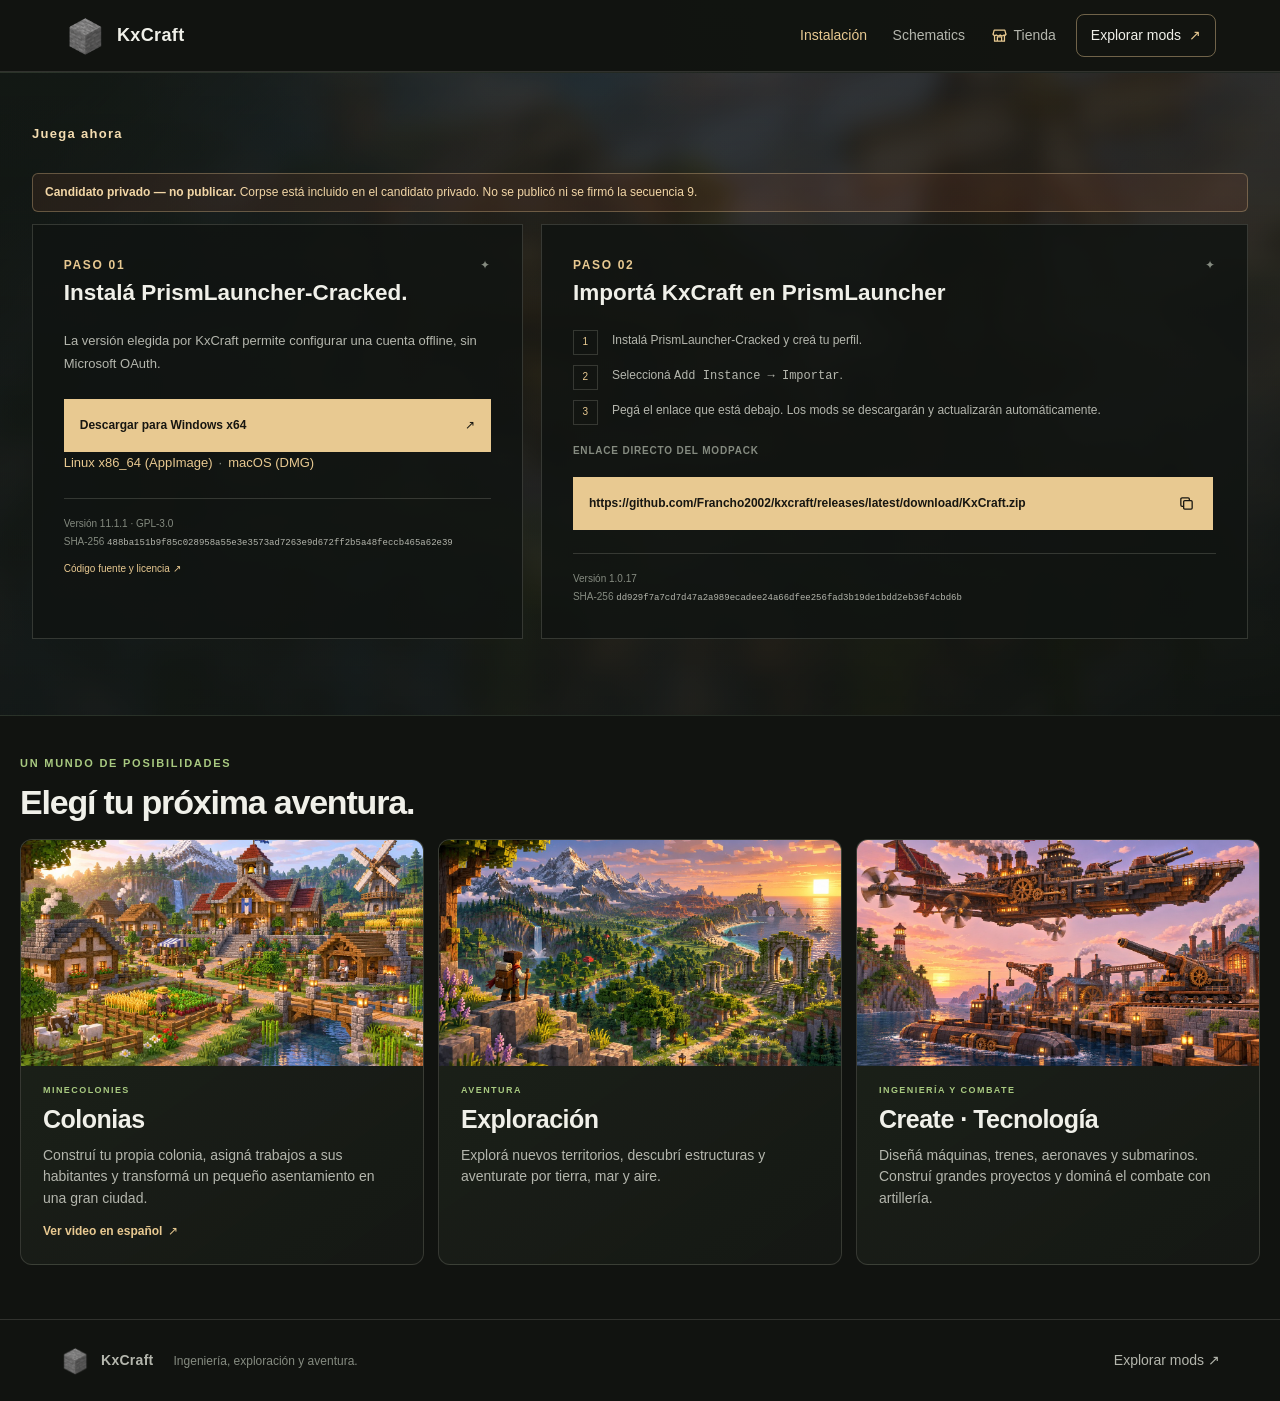
==== commit 0e6ab0f5: "Publish KxCraft 1.0.17" ====
--- a/site/index.html
+++ b/site/index.html
@@ -36,7 +36,8 @@
         <div class="kx-section-heading kx-section-heading--split">
           <h1 class="kx-section-kicker">Juega ahora</h1>
         </div>
-        <div class="kx-play-panels">
+        <p class="candidate-private-notice"><strong>Candidato privado — no publicar.</strong> Corpse está incluido en el candidato privado. No se publicó ni se firmó la secuencia 9.</p>
+          <div class="kx-play-panels">
           <article class="kx-play-panel kx-play-panel--launcher">
             <div class="kx-panel-top"><span>PASO 01</span><span aria-hidden="true">✦</span></div>
             <h2>Instalá PrismLauncher-Cracked.</h2>
@@ -71,7 +72,7 @@
               <p class="kx-copy-status" id="kxcraft-copy-status" role="status" aria-live="polite" hidden></p>
             </div>
             <div class="kx-panel-foot">
-              <p>Versión <span data-kx-package-version>1.0.16</span></p>
+              <p>Versión <span data-kx-package-version>1.0.17</span></p>
               <p>SHA-256 <code data-kx-package-sha256>dd929f7a7cd7d47a2a989ecadee24a66dfee256fad3b19de1bdd2eb36f4cbd6b</code></p>
             </div>
           </article>
--- a/site/assets/site.css
+++ b/site/assets/site.css
@@ -1388,3 +1388,24 @@
     transition: none !important;
   }
 }
+
+
+/* KxCraft 1.0.17 candidate: retired schematic dependencies */
+.schematics-impact { margin: 16px 0 20px; border: 1px solid var(--line); border-radius: 8px; background: rgba(25, 29, 23, .72); }
+.schematics-impact > summary { display: flex; flex-wrap: wrap; align-items: center; justify-content: space-between; gap: 8px 14px; padding: 12px 14px; color: var(--gold); cursor: pointer; font-weight: 700; }
+.schematics-impact-count { color: var(--muted); font-size: 12px; font-weight: 600; }
+.schematics-impact-content { padding: 0 14px 14px; color: var(--muted); font-size: 12px; line-height: 1.5; }
+.schematics-impact-content > p { margin: 0 0 12px; }
+.schematics-impact-group { padding: 10px 0; border-top: 1px solid var(--line); }
+.schematics-impact-group h3 { display: flex; justify-content: space-between; gap: 12px; margin: 0 0 7px; color: var(--text); font-size: 13px; }
+.schematics-impact-group h3 span { color: var(--soft); font-weight: 500; }
+.schematics-impact-group ul { display: grid; gap: 6px; margin: 0; padding-left: 18px; }
+.schematics-impact-group li { padding-left: 2px; }
+.schematics-impact-group a { color: var(--gold); text-decoration: none; }
+.schematics-impact-group a:hover { text-decoration: underline; }
+.schematics-missing-pill { display: inline-block; margin-left: 8px; padding: 1px 6px; color: var(--soft); border: 1px solid var(--line); border-radius: 999px; font-size: 10px; }
+.schematics-impact-source-note { color: var(--soft); }
+.shop-card-missing-mods { margin: -7px 0 12px; color: var(--soft); font-size: 11px; line-height: 1.45; }
+.shop-card-missing-mods strong { color: var(--gold); }
+.candidate-private-notice { margin: 12px 0; padding: 9px 12px; color: #f2d6a6; background: rgba(180, 92, 58, .12); border: 1px solid rgba(232, 201, 145, .32); border-radius: 6px; font-size: 12px; }
+@media (max-width: 640px) { .schematics-impact > summary { align-items: flex-start; flex-direction: column; } .schematics-missing-pill { margin: 4px 0 0; } }
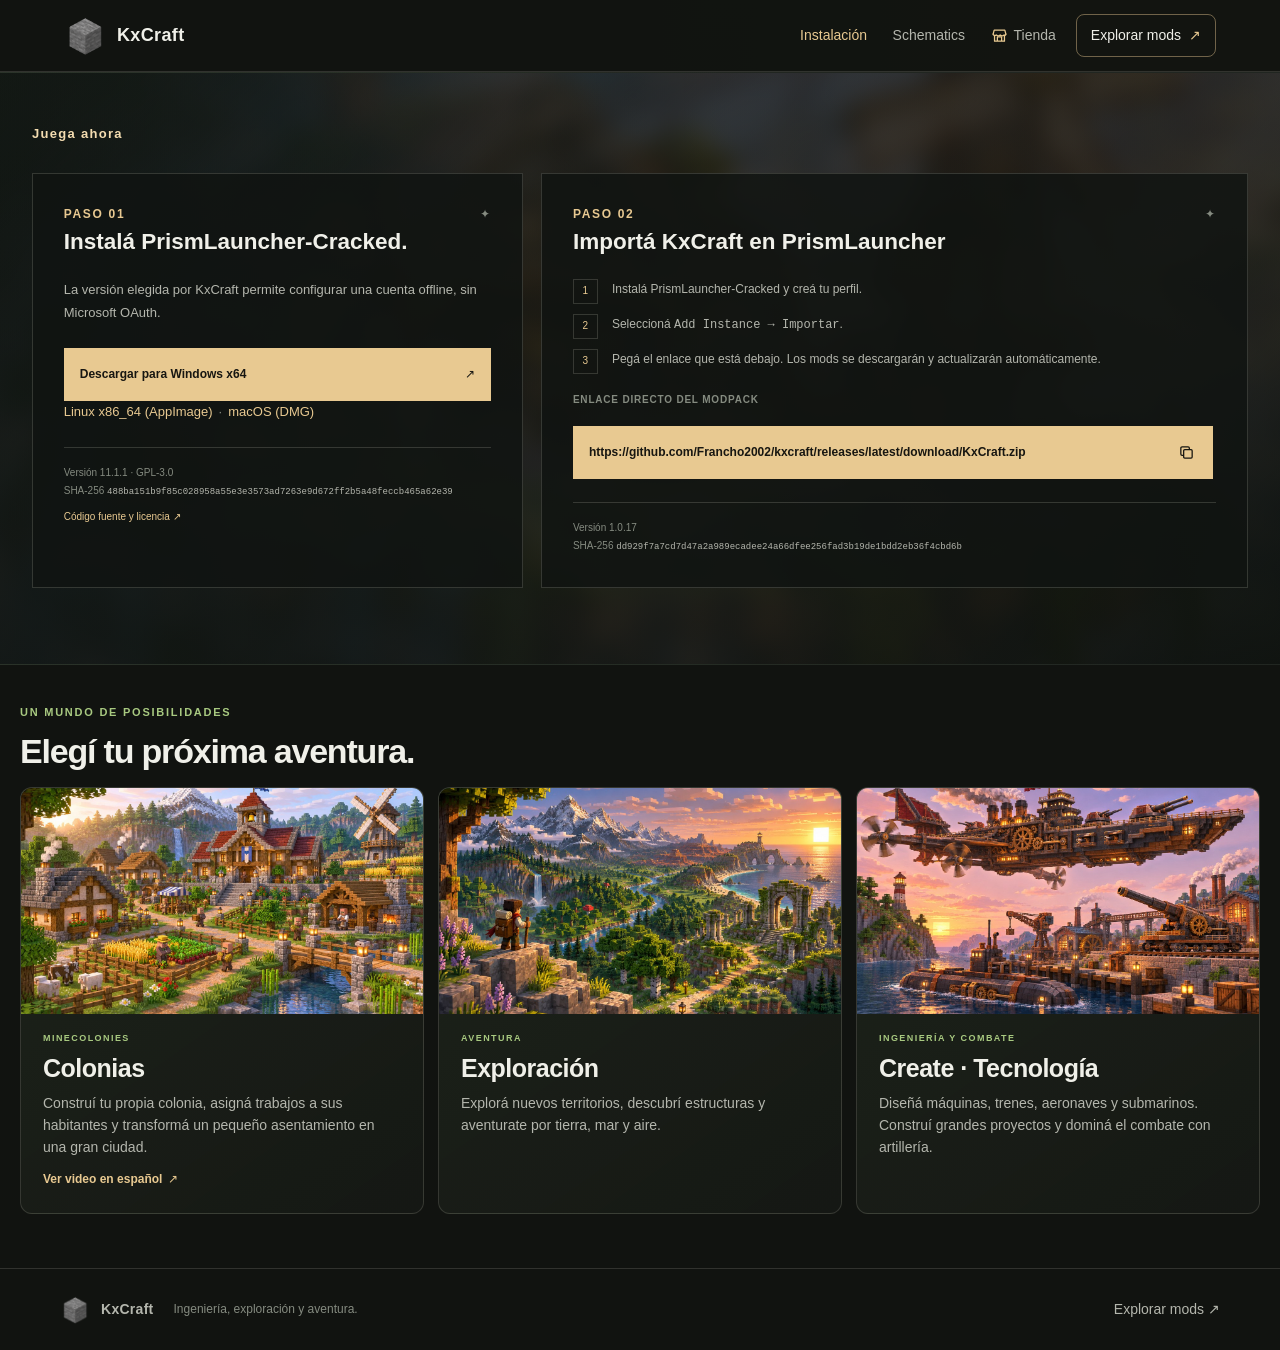
==== commit b3116723: "Remove private candidate notice from public homepage" ====
--- a/site/index.html
+++ b/site/index.html
@@ -36,7 +36,6 @@
         <div class="kx-section-heading kx-section-heading--split">
           <h1 class="kx-section-kicker">Juega ahora</h1>
         </div>
-        <p class="candidate-private-notice"><strong>Candidato privado — no publicar.</strong> Corpse está incluido en el candidato privado. No se publicó ni se firmó la secuencia 9.</p>
           <div class="kx-play-panels">
           <article class="kx-play-panel kx-play-panel--launcher">
             <div class="kx-panel-top"><span>PASO 01</span><span aria-hidden="true">✦</span></div>
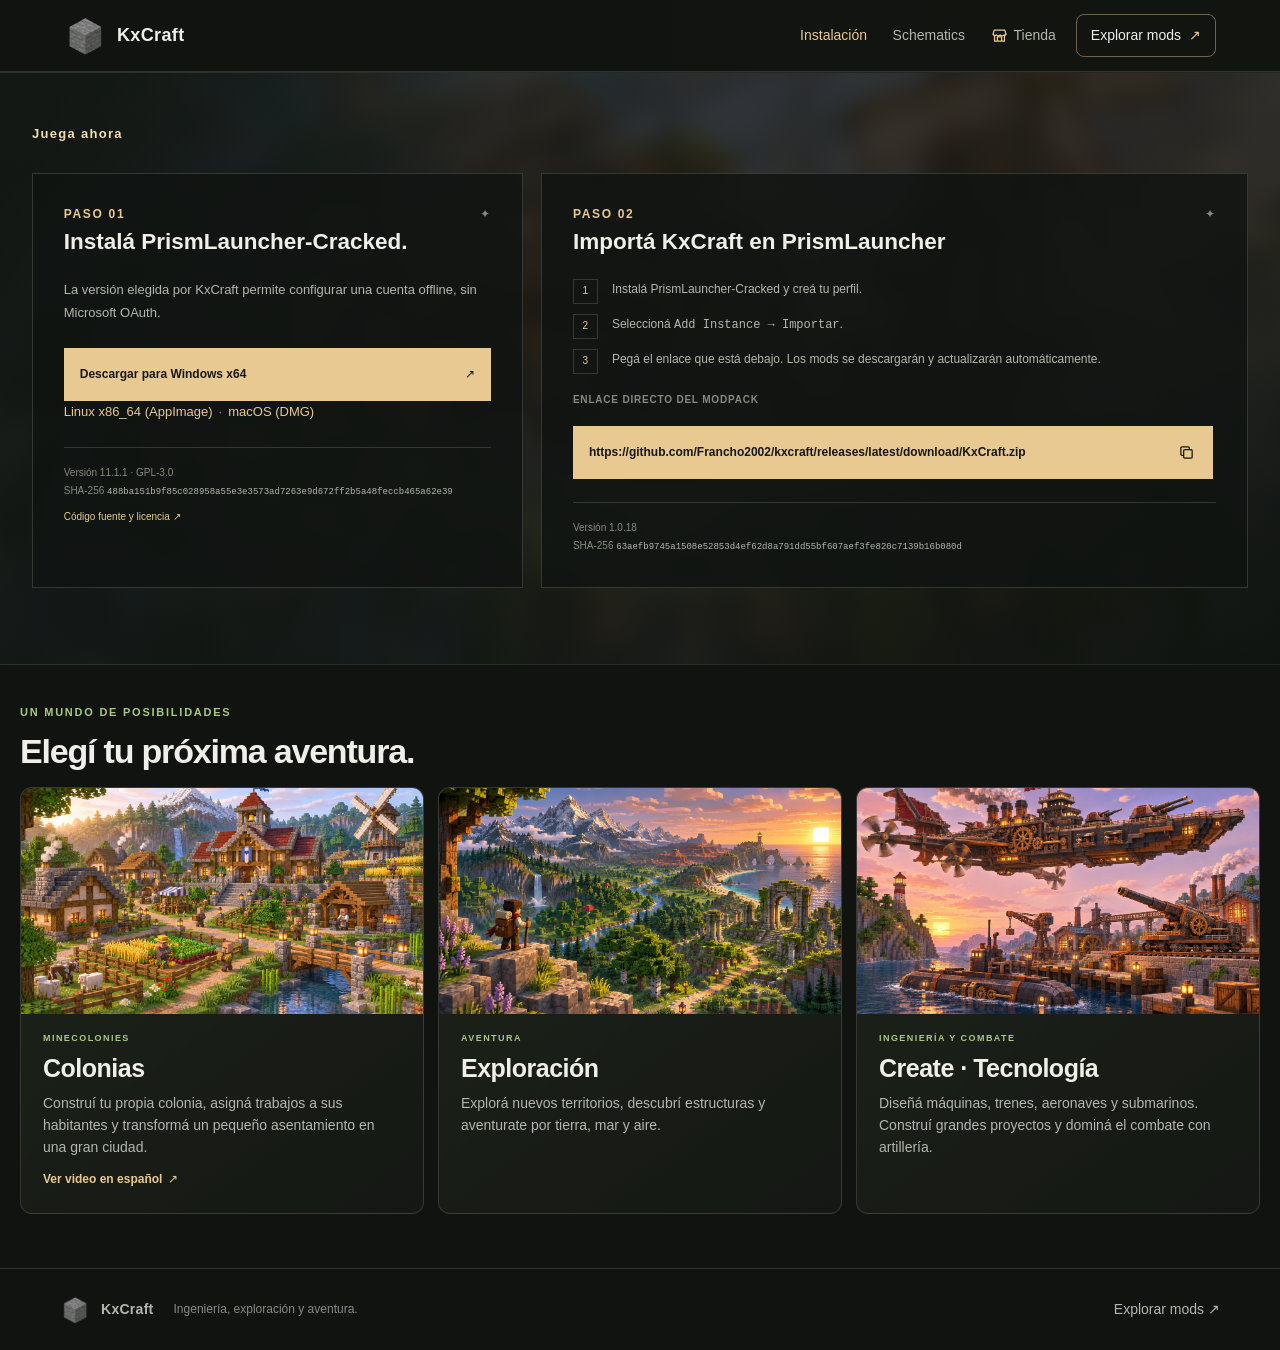
==== commit 07863ebb: "Publish KxCraft 1.0.18" ====
--- a/site/index.html
+++ b/site/index.html
@@ -71,8 +71,8 @@
               <p class="kx-copy-status" id="kxcraft-copy-status" role="status" aria-live="polite" hidden></p>
             </div>
             <div class="kx-panel-foot">
-              <p>Versión <span data-kx-package-version>1.0.17</span></p>
-              <p>SHA-256 <code data-kx-package-sha256>dd929f7a7cd7d47a2a989ecadee24a66dfee256fad3b19de1bdd2eb36f4cbd6b</code></p>
+              <p>Versión <span data-kx-package-version>1.0.18</span></p>
+              <p>SHA-256 <code data-kx-package-sha256>63aefb9745a1508e52853d4ef62d8a791dd55bf607aef3fe820c7139b16b080d</code></p>
             </div>
           </article>
         </div>
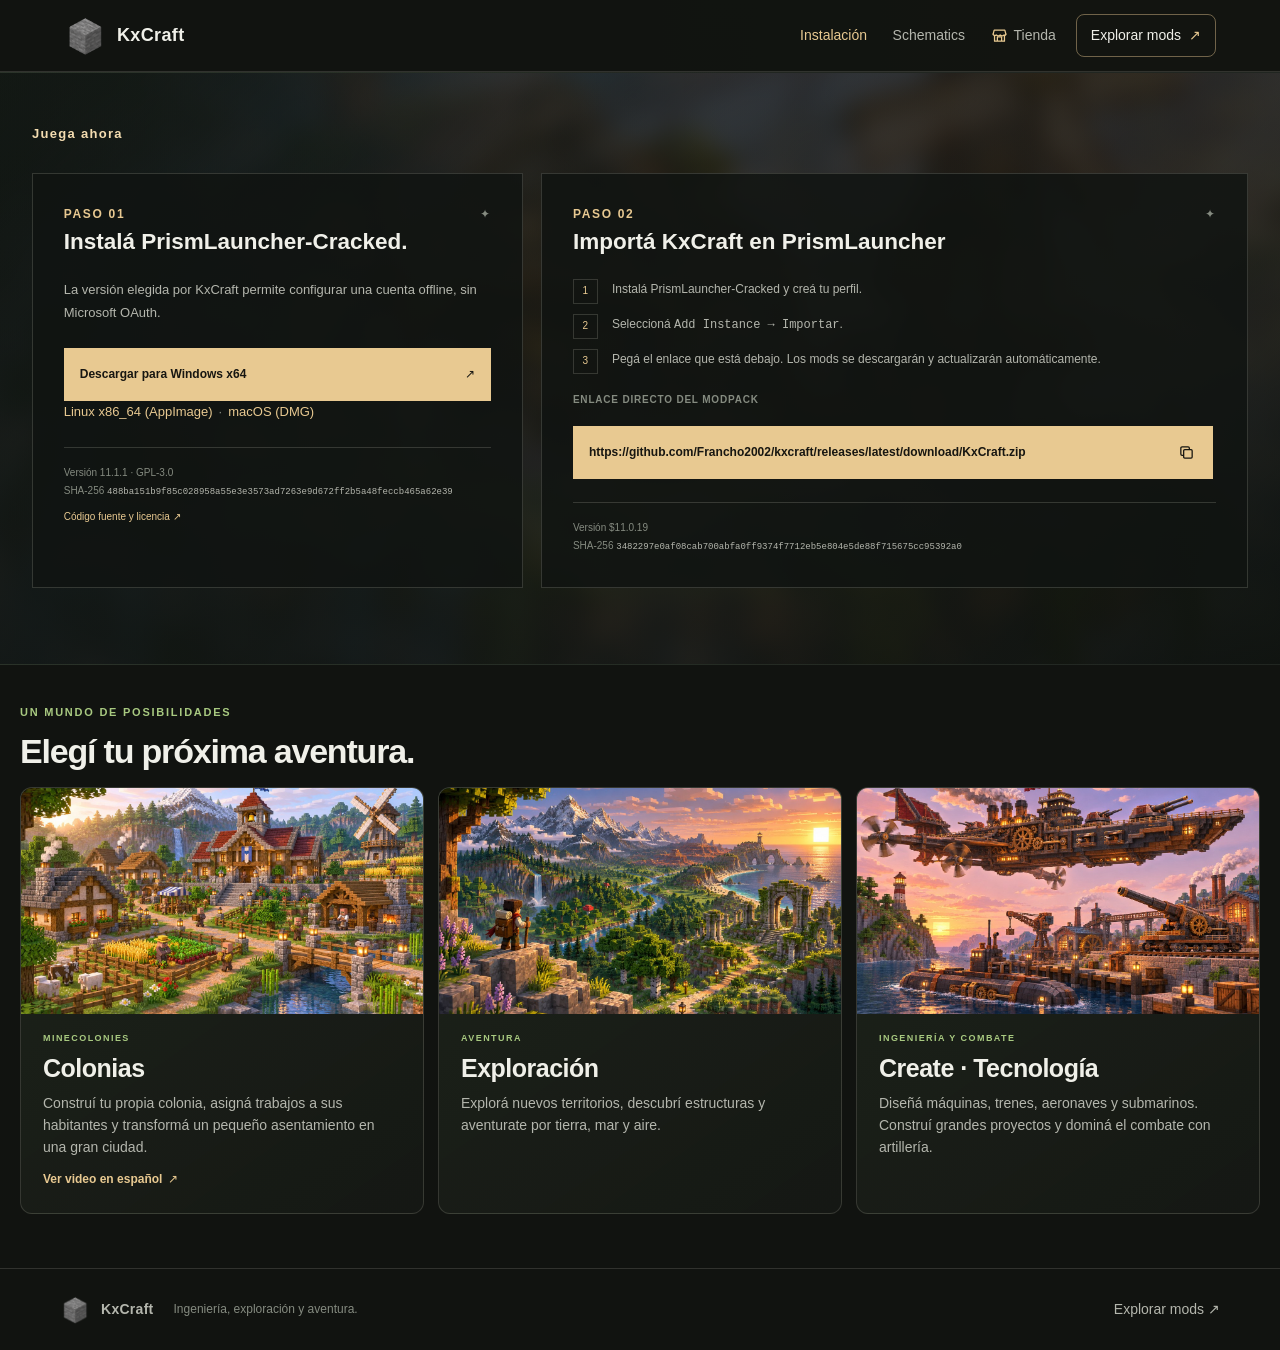
==== commit 76597acb: "Publish KxCraft 1.0.19 package metadata" ====
--- a/site/index.html
+++ b/site/index.html
@@ -36,7 +36,7 @@
         <div class="kx-section-heading kx-section-heading--split">
           <h1 class="kx-section-kicker">Juega ahora</h1>
         </div>
-          <div class="kx-play-panels">
+        <div class="kx-play-panels">
           <article class="kx-play-panel kx-play-panel--launcher">
             <div class="kx-panel-top"><span>PASO 01</span><span aria-hidden="true">✦</span></div>
             <h2>Instalá PrismLauncher-Cracked.</h2>
@@ -71,8 +71,8 @@
               <p class="kx-copy-status" id="kxcraft-copy-status" role="status" aria-live="polite" hidden></p>
             </div>
             <div class="kx-panel-foot">
-              <p>Versión <span data-kx-package-version>1.0.18</span></p>
-              <p>SHA-256 <code data-kx-package-sha256>63aefb9745a1508e52853d4ef62d8a791dd55bf607aef3fe820c7139b16b080d</code></p>
+              <p>Versión $11.0.19</span></p>
+              <p>SHA-256 <code data-kx-package-sha256>3482297e0af08cab700abfa0ff9374f7712eb5e804e5de88f715675cc95392a0</code></p>
             </div>
           </article>
         </div>
--- a/site/assets/site.css
+++ b/site/assets/site.css
@@ -1388,24 +1388,3 @@
     transition: none !important;
   }
 }
-
-
-/* KxCraft 1.0.17 candidate: retired schematic dependencies */
-.schematics-impact { margin: 16px 0 20px; border: 1px solid var(--line); border-radius: 8px; background: rgba(25, 29, 23, .72); }
-.schematics-impact > summary { display: flex; flex-wrap: wrap; align-items: center; justify-content: space-between; gap: 8px 14px; padding: 12px 14px; color: var(--gold); cursor: pointer; font-weight: 700; }
-.schematics-impact-count { color: var(--muted); font-size: 12px; font-weight: 600; }
-.schematics-impact-content { padding: 0 14px 14px; color: var(--muted); font-size: 12px; line-height: 1.5; }
-.schematics-impact-content > p { margin: 0 0 12px; }
-.schematics-impact-group { padding: 10px 0; border-top: 1px solid var(--line); }
-.schematics-impact-group h3 { display: flex; justify-content: space-between; gap: 12px; margin: 0 0 7px; color: var(--text); font-size: 13px; }
-.schematics-impact-group h3 span { color: var(--soft); font-weight: 500; }
-.schematics-impact-group ul { display: grid; gap: 6px; margin: 0; padding-left: 18px; }
-.schematics-impact-group li { padding-left: 2px; }
-.schematics-impact-group a { color: var(--gold); text-decoration: none; }
-.schematics-impact-group a:hover { text-decoration: underline; }
-.schematics-missing-pill { display: inline-block; margin-left: 8px; padding: 1px 6px; color: var(--soft); border: 1px solid var(--line); border-radius: 999px; font-size: 10px; }
-.schematics-impact-source-note { color: var(--soft); }
-.shop-card-missing-mods { margin: -7px 0 12px; color: var(--soft); font-size: 11px; line-height: 1.45; }
-.shop-card-missing-mods strong { color: var(--gold); }
-.candidate-private-notice { margin: 12px 0; padding: 9px 12px; color: #f2d6a6; background: rgba(180, 92, 58, .12); border: 1px solid rgba(232, 201, 145, .32); border-radius: 6px; font-size: 12px; }
-@media (max-width: 640px) { .schematics-impact > summary { align-items: flex-start; flex-direction: column; } .schematics-missing-pill { margin: 4px 0 0; } }
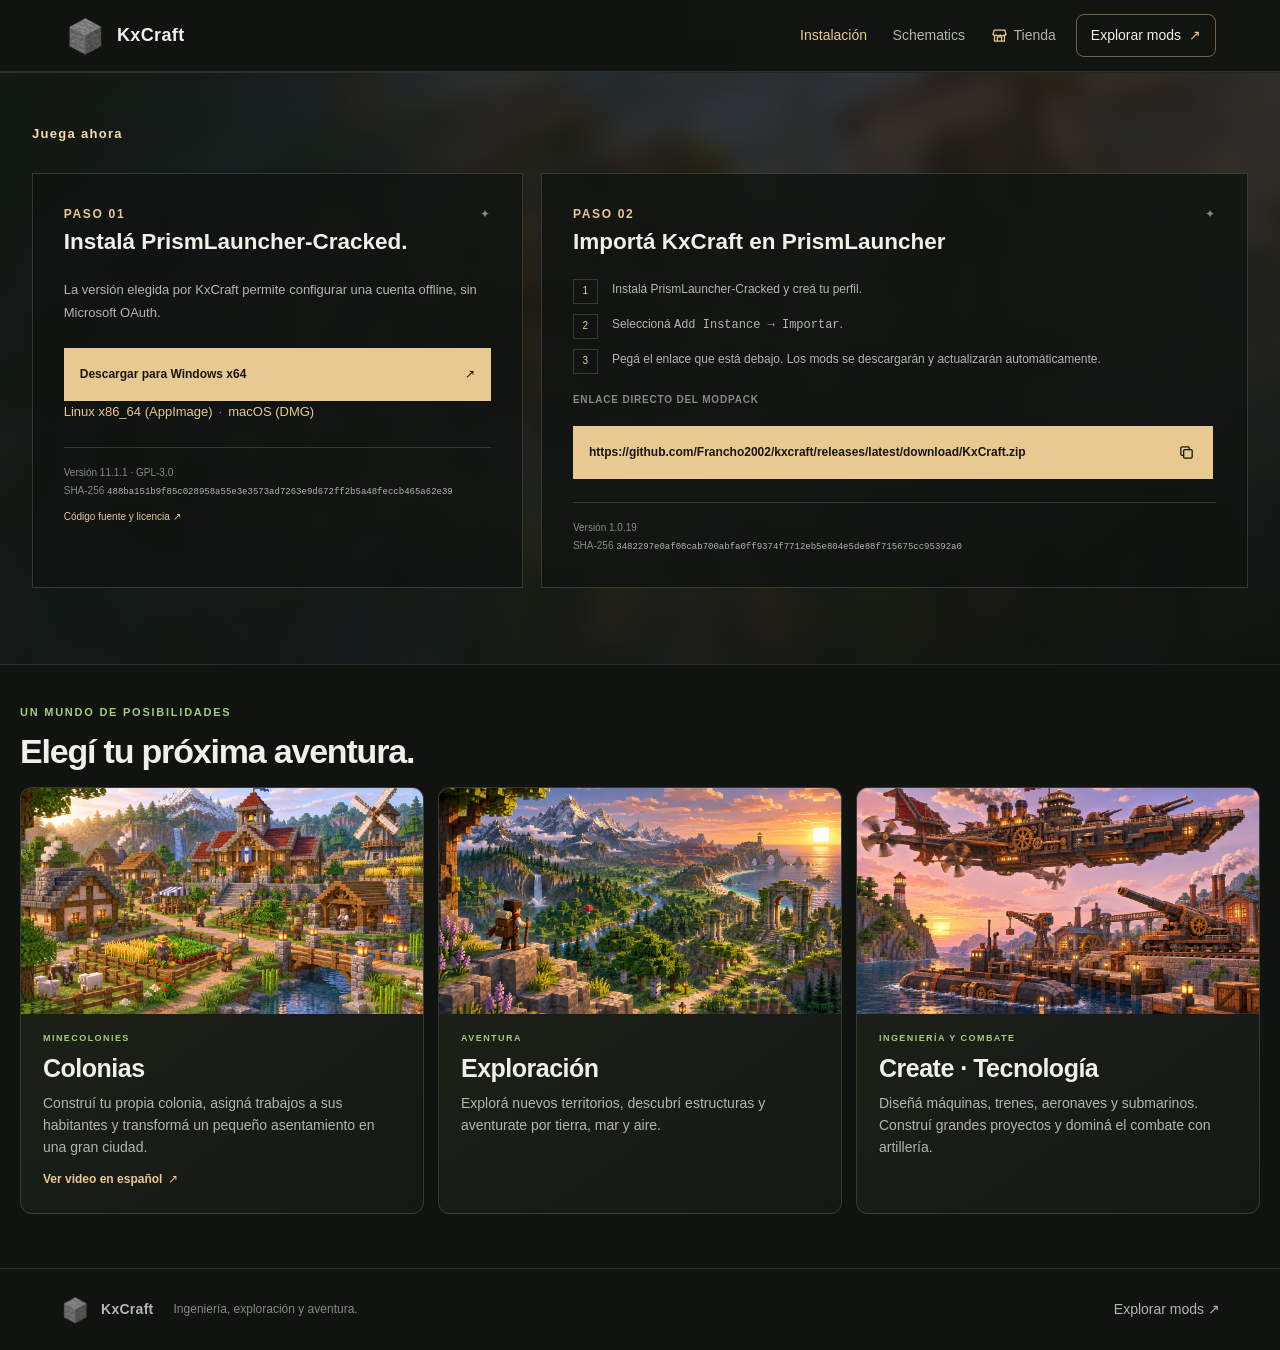
==== commit 019d2ce1: "Fix KxCraft 1.0.19 package version markup" ====
--- a/site/index.html
+++ b/site/index.html
@@ -71,7 +71,7 @@
               <p class="kx-copy-status" id="kxcraft-copy-status" role="status" aria-live="polite" hidden></p>
             </div>
             <div class="kx-panel-foot">
-              <p>Versión $11.0.19</span></p>
+              <p>Versión <span data-kx-package-version>1.0.19</span></p>
               <p>SHA-256 <code data-kx-package-sha256>3482297e0af08cab700abfa0ff9374f7712eb5e804e5de88f715675cc95392a0</code></p>
             </div>
           </article>
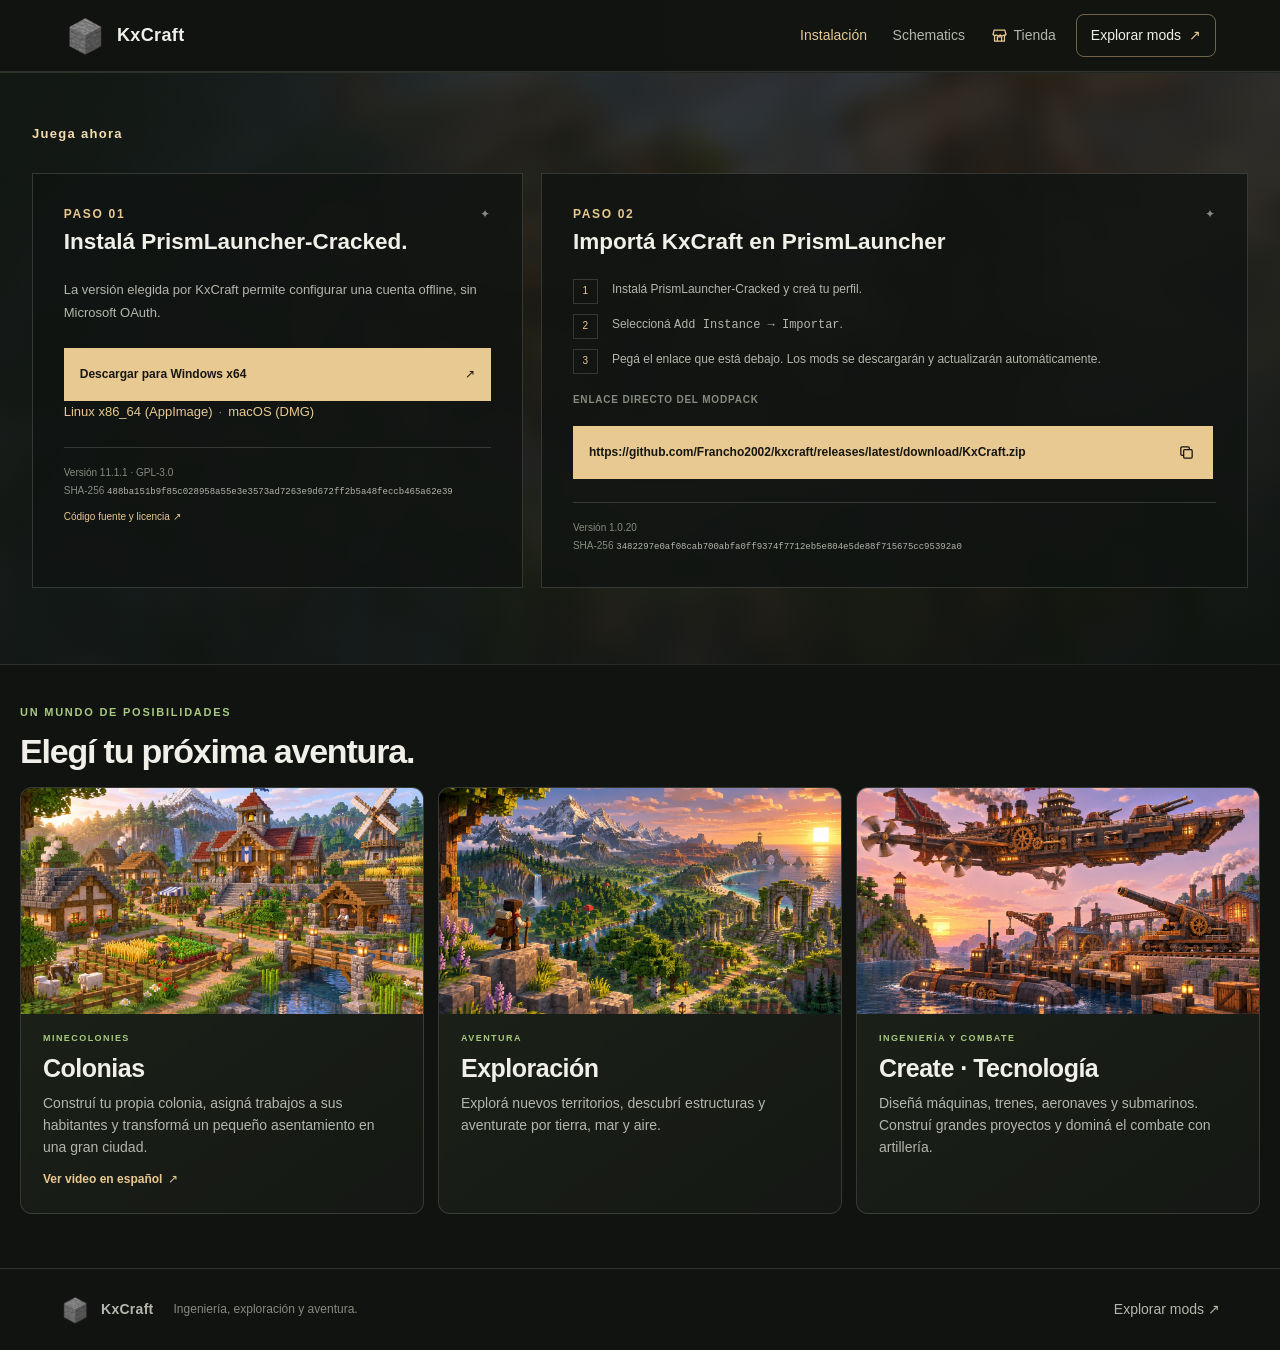
==== commit a6be472a: "Publish KxCraft 1.0.20 Packwiz and Pages" ====
--- a/site/index.html
+++ b/site/index.html
@@ -71,7 +71,7 @@
               <p class="kx-copy-status" id="kxcraft-copy-status" role="status" aria-live="polite" hidden></p>
             </div>
             <div class="kx-panel-foot">
-              <p>Versión <span data-kx-package-version>1.0.19</span></p>
+              <p>Versión <span data-kx-package-version>1.0.20</span></p>
               <p>SHA-256 <code data-kx-package-sha256>3482297e0af08cab700abfa0ff9374f7712eb5e804e5de88f715675cc95392a0</code></p>
             </div>
           </article>
